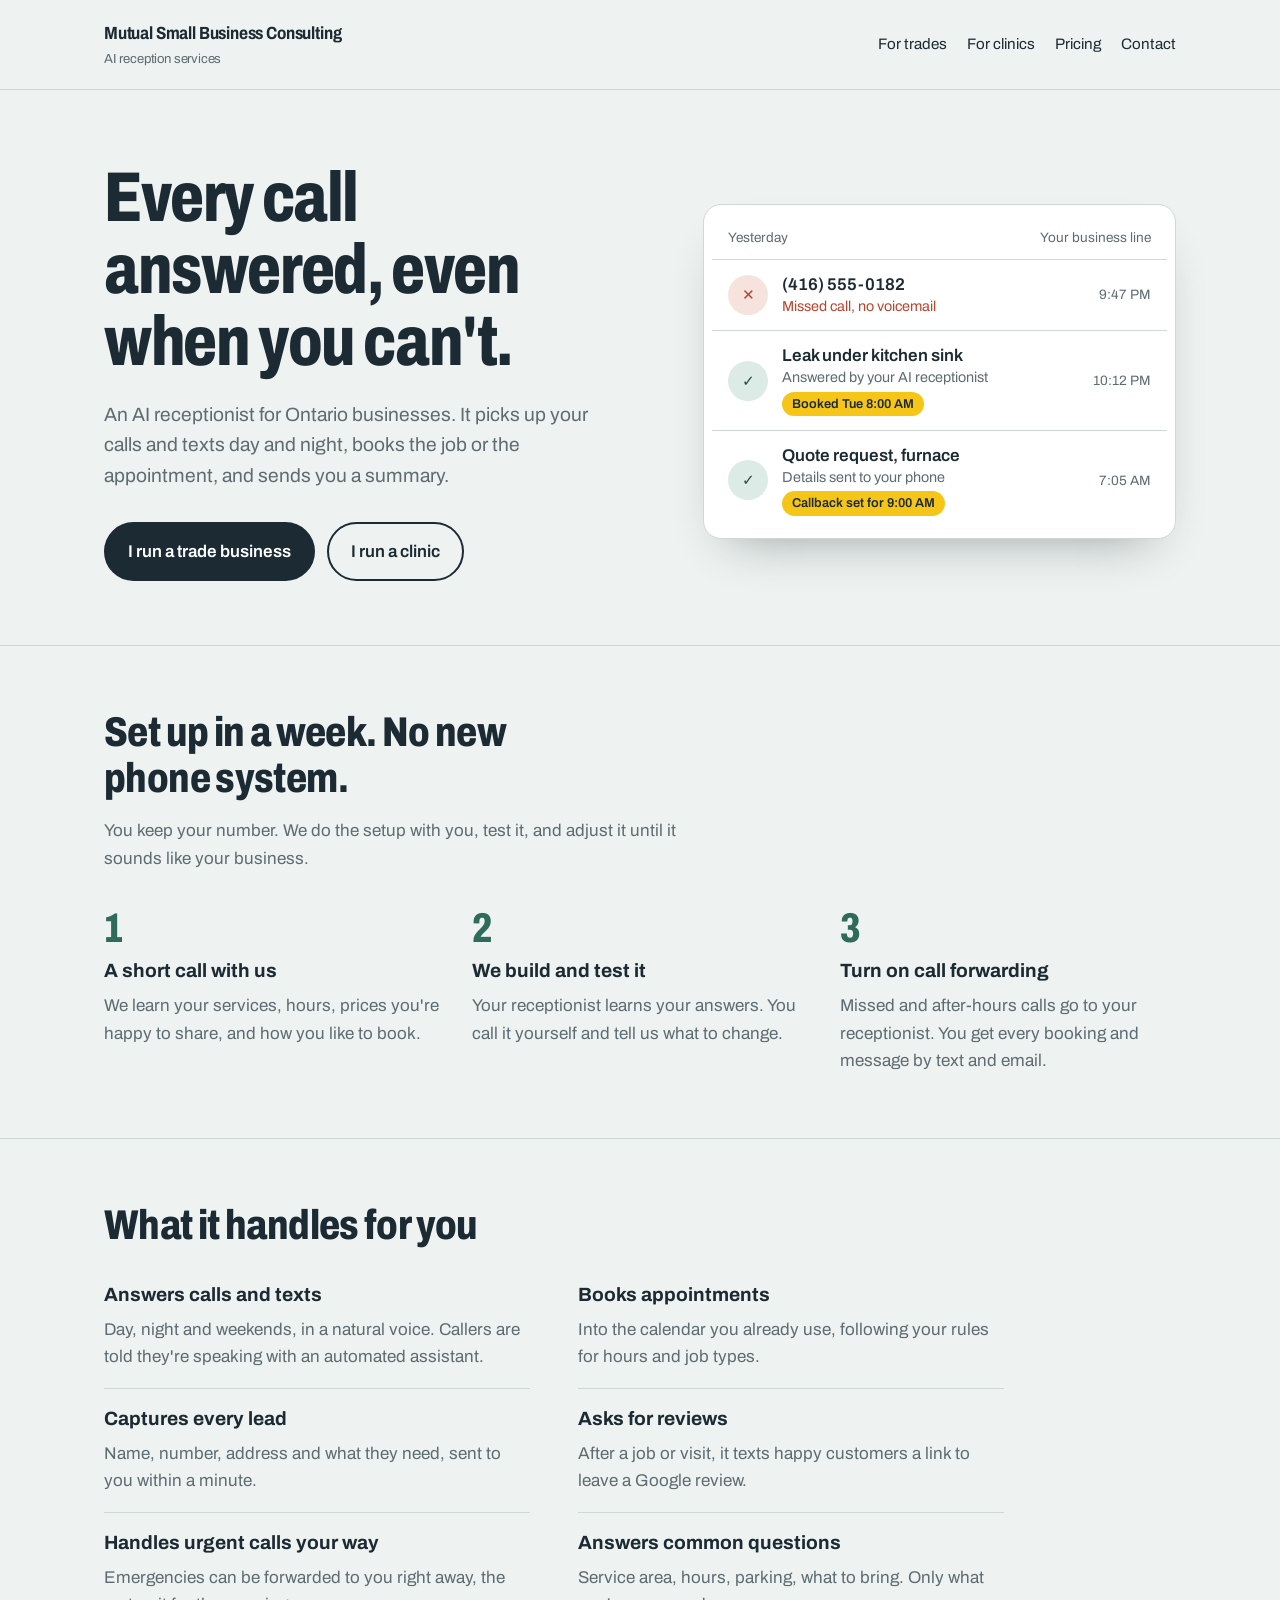
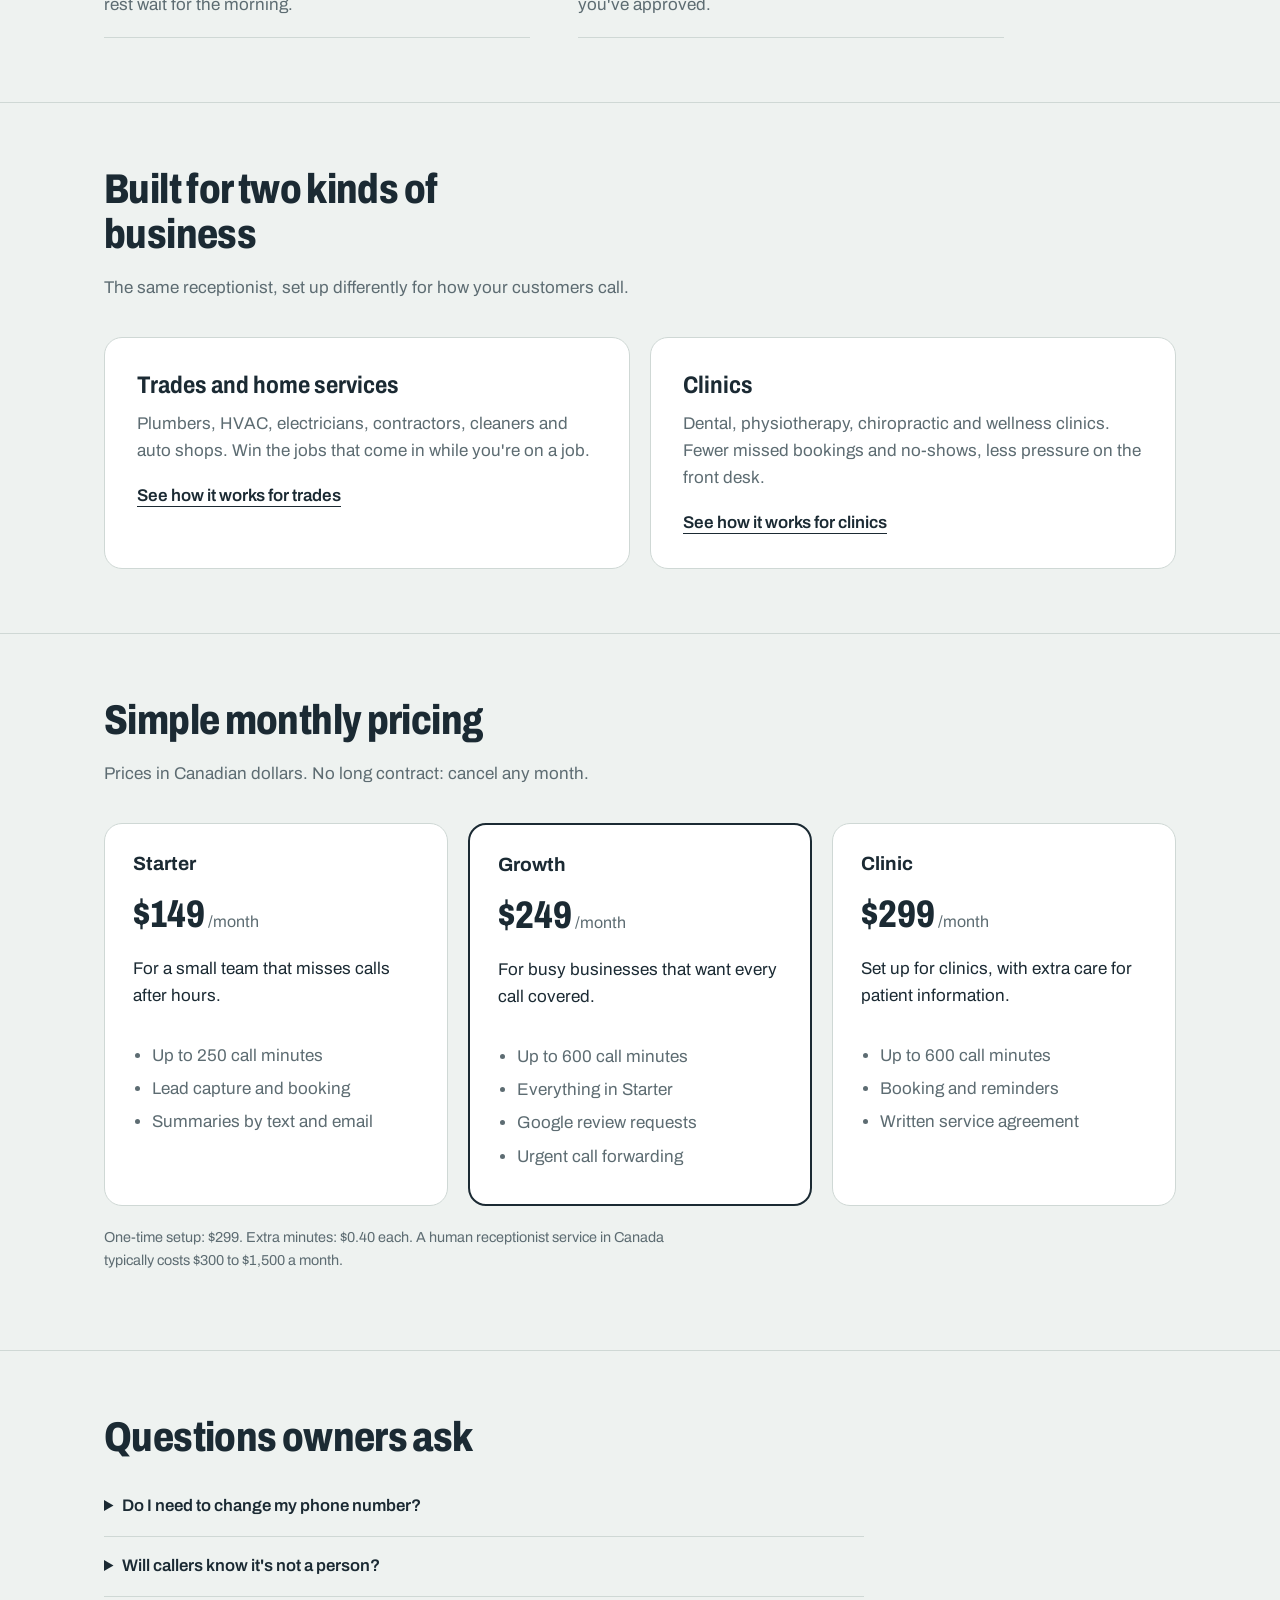
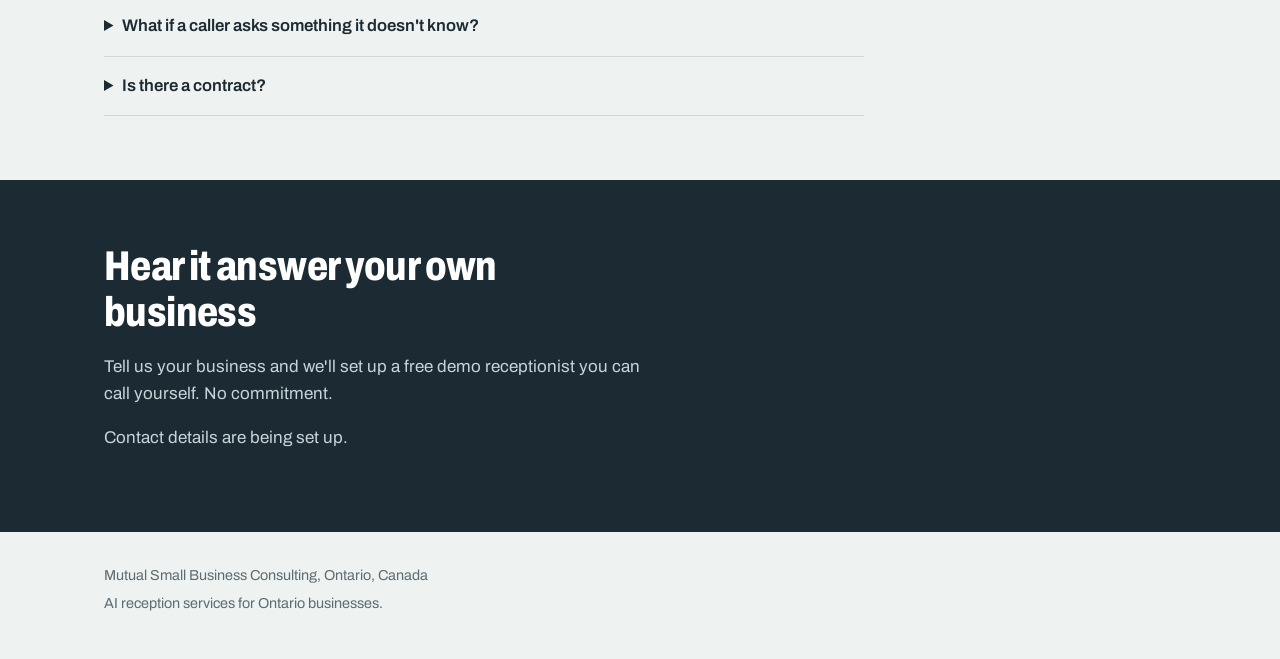
==== index.html @ e698d611 "Add AI reception website: home, trades and clinics pages Co-Authored-By: Claude Opus 5.5 <noreply@an" ====
<!doctype html>
<html lang="en">
<head>
  <meta charset="utf-8">
  <meta name="viewport" content="width=device-width, initial-scale=1">
  <title>AI Reception for Ontario Businesses | Mutual Small Business Consulting</title>
  <meta name="description" content="An AI receptionist that answers your calls and texts, books appointments, and asks happy customers for reviews. For Ontario trades and clinics.">
  <link rel="preconnect" href="https://fonts.googleapis.com">
  <link rel="preconnect" href="https://fonts.gstatic.com" crossorigin>
  <link href="https://fonts.googleapis.com/css2?family=Archivo:wdth,wght@62..125,400..800&display=swap" rel="stylesheet">
  <link rel="stylesheet" href="styles.css">
  <script src="config.js" defer></script>
</head>
<body>
  <header class="site-header">
    <div class="wrap">
      <a class="brand" href="index.html">Mutual Small Business Consulting<small>AI reception services</small></a>
      <nav class="nav" aria-label="Main">
        <a href="trades.html">For trades</a>
        <a href="clinics.html">For clinics</a>
        <a href="#pricing">Pricing</a>
        <a href="#contact">Contact</a>
      </nav>
    </div>
  </header>

  <main>
    <section class="hero" aria-labelledby="hero-title">
      <div class="wrap">
        <div>
          <h1 id="hero-title">Every call answered, even when you can't.</h1>
          <p class="lede">An AI receptionist for Ontario businesses. It picks up your calls and texts day and night, books the job or the appointment, and sends you a summary.</p>
          <div class="actions">
            <a class="btn" href="trades.html">I run a trade business</a>
            <a class="btn secondary" href="clinics.html">I run a clinic</a>
          </div>
        </div>

        <div class="calllog" role="img" aria-label="Example call log: one missed call at 9:47 PM, then calls answered by the AI receptionist and booked into the calendar.">
          <div class="calllog-head"><span>Yesterday</span><span>Your business line</span></div>
          <div class="call missed">
            <div class="call-icon" aria-hidden="true">✕</div>
            <div><div class="call-who">(416) 555-0182</div><div class="call-what">Missed call, no voicemail</div></div>
            <div class="call-time">9:47 PM</div>
          </div>
          <div class="call answered">
            <div class="call-icon" aria-hidden="true">✓</div>
            <div><div class="call-who">Leak under kitchen sink</div><div class="call-what">Answered by your AI receptionist</div><span class="booked">Booked Tue 8:00 AM</span></div>
            <div class="call-time">10:12 PM</div>
          </div>
          <div class="call answered">
            <div class="call-icon" aria-hidden="true">✓</div>
            <div><div class="call-who">Quote request, furnace</div><div class="call-what">Details sent to your phone</div><span class="booked">Callback set for 9:00 AM</span></div>
            <div class="call-time">7:05 AM</div>
          </div>
        </div>
      </div>
    </section>

    <section aria-labelledby="how-title">
      <div class="wrap">
        <h2 id="how-title">Set up in a week. No new phone system.</h2>
        <p class="intro">You keep your number. We do the setup with you, test it, and adjust it until it sounds like your business.</p>
        <ol class="steps">
          <li><h3>A short call with us</h3><p>We learn your services, hours, prices you're happy to share, and how you like to book.</p></li>
          <li><h3>We build and test it</h3><p>Your receptionist learns your answers. You call it yourself and tell us what to change.</p></li>
          <li><h3>Turn on call forwarding</h3><p>Missed and after-hours calls go to your receptionist. You get every booking and message by text and email.</p></li>
        </ol>
      </div>
    </section>

    <section aria-labelledby="handles-title">
      <div class="wrap">
        <h2 id="handles-title">What it handles for you</h2>
        <div class="handles">
          <div><h3>Answers calls and texts</h3><p>Day, night and weekends, in a natural voice. Callers are told they're speaking with an automated assistant.</p></div>
          <div><h3>Books appointments</h3><p>Into the calendar you already use, following your rules for hours and job types.</p></div>
          <div><h3>Captures every lead</h3><p>Name, number, address and what they need, sent to you within a minute.</p></div>
          <div><h3>Asks for reviews</h3><p>After a job or visit, it texts happy customers a link to leave a Google review.</p></div>
          <div><h3>Handles urgent calls your way</h3><p>Emergencies can be forwarded to you right away, the rest wait for the morning.</p></div>
          <div><h3>Answers common questions</h3><p>Service area, hours, parking, what to bring. Only what you've approved.</p></div>
        </div>
      </div>
    </section>

    <section aria-labelledby="who-title">
      <div class="wrap">
        <h2 id="who-title">Built for two kinds of business</h2>
        <p class="intro">The same receptionist, set up differently for how your customers call.</p>
        <div class="doors">
          <a class="door" href="trades.html">
            <h3>Trades and home services</h3>
            <p>Plumbers, HVAC, electricians, contractors, cleaners and auto shops. Win the jobs that come in while you're on a job.</p>
            <span>See how it works for trades</span>
          </a>
          <a class="door" href="clinics.html">
            <h3>Clinics</h3>
            <p>Dental, physiotherapy, chiropractic and wellness clinics. Fewer missed bookings and no-shows, less pressure on the front desk.</p>
            <span>See how it works for clinics</span>
          </a>
        </div>
      </div>
    </section>

    <section id="pricing" aria-labelledby="pricing-title">
      <div class="wrap">
        <h2 id="pricing-title">Simple monthly pricing</h2>
        <p class="intro">Prices in Canadian dollars. No long contract: cancel any month.</p>
        <div class="plans">
          <div class="plan">
            <h3>Starter</h3>
            <div class="price">$149<small> /month</small></div>
            <p>For a small team that misses calls after hours.</p>
            <ul><li>Up to 250 call minutes</li><li>Lead capture and booking</li><li>Summaries by text and email</li></ul>
          </div>
          <div class="plan featured">
            <h3>Growth</h3>
            <div class="price">$249<small> /month</small></div>
            <p>For busy businesses that want every call covered.</p>
            <ul><li>Up to 600 call minutes</li><li>Everything in Starter</li><li>Google review requests</li><li>Urgent call forwarding</li></ul>
          </div>
          <div class="plan">
            <h3>Clinic</h3>
            <div class="price">$299<small> /month</small></div>
            <p>Set up for clinics, with extra care for patient information.</p>
            <ul><li>Up to 600 call minutes</li><li>Booking and reminders</li><li>Written service agreement</li></ul>
          </div>
        </div>
        <p class="fine">One-time setup: $299. Extra minutes: $0.40 each. A human receptionist service in Canada typically costs $300 to $1,500 a month.</p>
      </div>
    </section>

    <section aria-labelledby="faq-title">
      <div class="wrap">
        <h2 id="faq-title">Questions owners ask</h2>
        <details><summary>Do I need to change my phone number?</summary><p>No. You keep your number and forward missed or after-hours calls to your receptionist. You can switch it off any time.</p></details>
        <details><summary>Will callers know it's not a person?</summary><p>Yes. It tells callers it's an automated assistant. Most people just want their problem booked quickly, and it does that.</p></details>
        <details><summary>What if a caller asks something it doesn't know?</summary><p>It takes their details and tells them you'll call back. It only shares answers you've approved.</p></details>
        <details><summary>Is there a contract?</summary><p>Month to month. Cancel any month with no penalty.</p></details>
      </div>
    </section>

    <section class="contact" id="contact" aria-labelledby="contact-title">
      <div class="wrap">
        <h2 id="contact-title">Hear it answer your own business</h2>
        <p>Tell us your business and we'll set up a free demo receptionist you can call yourself. No commitment.</p>
        <div data-contact></div>
      </div>
    </section>
  </main>

  <footer class="site-footer">
    <div class="wrap">
      <p>Mutual Small Business Consulting, Ontario, Canada</p>
      <p>AI reception services for Ontario businesses.</p>
    </div>
  </footer>
</body>
</html>
---- styles.css ----
:root {
  --paper: #eef2f0;
  --card: #ffffff;
  --ink: #1b2a33;
  --muted: #5d6c72;
  --spruce: #2f6b5a;
  --spruce-dark: #234f43;
  --signal: #f5c518;
  --line: #cfd8d5;
  --miss: #b8452f;
  --radius-lg: 18px;
  --radius-sm: 8px;
  --max: 1120px;
}

* { box-sizing: border-box; }

html { -webkit-text-size-adjust: 100%; }

body {
  margin: 0;
  background: var(--paper);
  color: var(--ink);
  font-family: "Archivo", system-ui, sans-serif;
  font-size: 1.0625rem;
  line-height: 1.6;
}

a { color: var(--spruce-dark); }

a:focus-visible,
button:focus-visible,
summary:focus-visible {
  outline: 3px solid var(--signal);
  outline-offset: 3px;
  border-radius: 4px;
}

.wrap {
  max-width: var(--max);
  margin: 0 auto;
  padding: 0 24px;
}

/* Header */
.site-header {
  padding: 20px 0;
  border-bottom: 1px solid var(--line);
}
.site-header .wrap {
  display: flex;
  align-items: center;
  justify-content: space-between;
  gap: 16px;
  flex-wrap: wrap;
}
.brand {
  font-weight: 700;
  font-stretch: 85%;
  font-size: 1.1rem;
  color: var(--ink);
  text-decoration: none;
  letter-spacing: -0.01em;
}
.brand small {
  display: block;
  font-weight: 400;
  font-stretch: 100%;
  font-size: 0.82rem;
  color: var(--muted);
}
.nav { display: flex; gap: 20px; flex-wrap: wrap; }
.nav a {
  color: var(--ink);
  text-decoration: none;
  font-size: 0.95rem;
}
.nav a[aria-current="page"] { text-decoration: underline; text-underline-offset: 6px; text-decoration-thickness: 2px; }

/* Buttons */
.btn {
  display: inline-block;
  background: var(--ink);
  color: #fff;
  text-decoration: none;
  font-weight: 600;
  padding: 14px 22px;
  border-radius: 999px;
  border: 2px solid var(--ink);
}
.btn:hover { background: var(--spruce-dark); border-color: var(--spruce-dark); }
.btn.secondary { background: transparent; color: var(--ink); }
.btn.secondary:hover { background: var(--card); }

/* Hero */
.hero { padding: 72px 0 64px; }
.hero .wrap {
  display: grid;
  grid-template-columns: 1.15fr 1fr;
  gap: 56px;
  align-items: center;
}
.hero h1 {
  font-size: clamp(2.4rem, 5.6vw, 4.4rem);
  line-height: 1.02;
  font-weight: 800;
  font-stretch: 75%;
  letter-spacing: -0.02em;
  margin: 0 0 22px;
  max-width: 14ch;
}
.hero p.lede {
  font-size: 1.2rem;
  color: var(--muted);
  max-width: 46ch;
  margin: 0 0 30px;
}
.hero .actions { display: flex; gap: 12px; flex-wrap: wrap; }

/* Call log: the signature element */
.calllog {
  background: var(--card);
  border-radius: var(--radius-lg);
  border: 1px solid var(--line);
  padding: 8px;
  box-shadow: 0 24px 48px -28px rgba(27, 42, 51, 0.45);
}
.calllog-head {
  display: flex;
  justify-content: space-between;
  padding: 14px 16px 10px;
  font-size: 0.85rem;
  color: var(--muted);
}
.call {
  display: grid;
  grid-template-columns: 40px 1fr auto;
  gap: 14px;
  align-items: center;
  padding: 14px 16px;
  border-top: 1px solid var(--line);
}
.call-icon {
  width: 40px; height: 40px;
  border-radius: 50%;
  display: grid; place-items: center;
  font-weight: 700;
  font-size: 0.95rem;
}
.call.missed .call-icon { background: #f6e3de; color: var(--miss); }
.call.answered .call-icon { background: #dcebe5; color: var(--spruce-dark); }
.call-who { font-weight: 600; line-height: 1.3; }
.call-what { font-size: 0.9rem; color: var(--muted); line-height: 1.4; }
.call-time { font-size: 0.85rem; color: var(--muted); white-space: nowrap; }
.call.missed .call-what { color: var(--miss); }
.booked {
  display: inline-block;
  margin-top: 4px;
  background: var(--signal);
  color: var(--ink);
  font-size: 0.8rem;
  font-weight: 600;
  padding: 2px 10px;
  border-radius: 999px;
}

.calllog .call.answered { animation: settle 0.6s ease-out both; }
.calllog .call.answered:nth-of-type(3) { animation-delay: 0.5s; }
.calllog .call.answered:nth-of-type(4) { animation-delay: 1s; }
@keyframes settle {
  from { opacity: 0; transform: translateY(6px); }
  to { opacity: 1; transform: none; }
}
@media (prefers-reduced-motion: reduce) {
  .calllog .call.answered { animation: none; }
}

/* Sections */
section { padding: 64px 0; }
section + section { border-top: 1px solid var(--line); }
h2 {
  font-size: clamp(1.8rem, 3.4vw, 2.6rem);
  line-height: 1.1;
  font-weight: 800;
  font-stretch: 80%;
  letter-spacing: -0.015em;
  margin: 0 0 16px;
  max-width: 22ch;
}
h3 { font-size: 1.2rem; line-height: 1.3; margin: 0 0 8px; }
.intro { color: var(--muted); max-width: 60ch; margin: 0 0 36px; }

.steps {
  list-style: none;
  padding: 0; margin: 0;
  display: grid;
  grid-template-columns: repeat(3, 1fr);
  gap: 32px;
  counter-reset: step;
}
.steps li { counter-increment: step; }
.steps li::before {
  content: counter(step);
  display: block;
  font-size: 2.6rem;
  font-weight: 800;
  font-stretch: 75%;
  color: var(--spruce);
  line-height: 1;
  margin-bottom: 10px;
}
.steps p { margin: 0; color: var(--muted); }

.handles {
  display: grid;
  grid-template-columns: repeat(2, 1fr);
  gap: 0 48px;
  max-width: 900px;
}
.handles div { padding: 18px 0; border-bottom: 1px solid var(--line); }
.handles p { margin: 0; color: var(--muted); }

/* Doors to the two audiences */
.doors {
  display: grid;
  grid-template-columns: 1fr 1fr;
  gap: 20px;
}
.door {
  display: block;
  text-decoration: none;
  color: var(--ink);
  background: var(--card);
  border: 1px solid var(--line);
  border-radius: var(--radius-lg);
  padding: 32px;
}
.door:hover { border-color: var(--ink); }
.door h3 { font-size: 1.5rem; font-stretch: 85%; }
.door p { color: var(--muted); margin: 0 0 18px; }
.door span { font-weight: 600; text-decoration: underline; text-underline-offset: 5px; }

/* Pricing */
.plans {
  display: grid;
  grid-template-columns: repeat(3, 1fr);
  gap: 20px;
  align-items: stretch;
}
.plan {
  background: var(--card);
  border: 1px solid var(--line);
  border-radius: var(--radius-lg);
  padding: 28px;
  display: flex;
  flex-direction: column;
}
.plan.featured { border: 2px solid var(--ink); }
.plan .price {
  font-size: 2.4rem;
  font-weight: 800;
  font-stretch: 75%;
  line-height: 1;
  margin: 10px 0 4px;
}
.plan .price small { font-size: 1rem; font-weight: 400; font-stretch: 100%; color: var(--muted); }
.plan ul { padding-left: 1.1em; margin: 16px 0 0; color: var(--muted); }
.plan li { margin-bottom: 6px; }
.fine { font-size: 0.9rem; color: var(--muted); margin-top: 20px; max-width: 70ch; }

/* FAQ */
details {
  border-bottom: 1px solid var(--line);
  padding: 16px 0;
  max-width: 760px;
}
summary { cursor: pointer; font-weight: 600; font-size: 1.05rem; }
details p { color: var(--muted); margin: 10px 0 0; }

/* Contact */
.contact { background: var(--ink); color: #fff; border-top: none; }
.contact h2 { color: #fff; }
.contact p { color: #c9d4d8; max-width: 56ch; }
.contact .btn { background: var(--signal); color: var(--ink); border-color: var(--signal); }
.contact .btn:hover { background: #fff; border-color: #fff; }
.contact a:not(.btn) { color: #fff; }

/* Footer */
.site-footer { padding: 28px 0 40px; font-size: 0.9rem; color: var(--muted); }
.site-footer p { margin: 4px 0; }

@media (max-width: 860px) {
  .hero { padding: 48px 0; }
  .hero .wrap, .doors, .plans { grid-template-columns: 1fr; }
  .steps { grid-template-columns: 1fr; gap: 24px; }
  .handles { grid-template-columns: 1fr; }
  section { padding: 48px 0; }
}
@media (max-width: 420px) {
  .wrap { padding: 0 16px; }
  .call { grid-template-columns: 36px 1fr; }
  .call-time { grid-column: 2; }
}
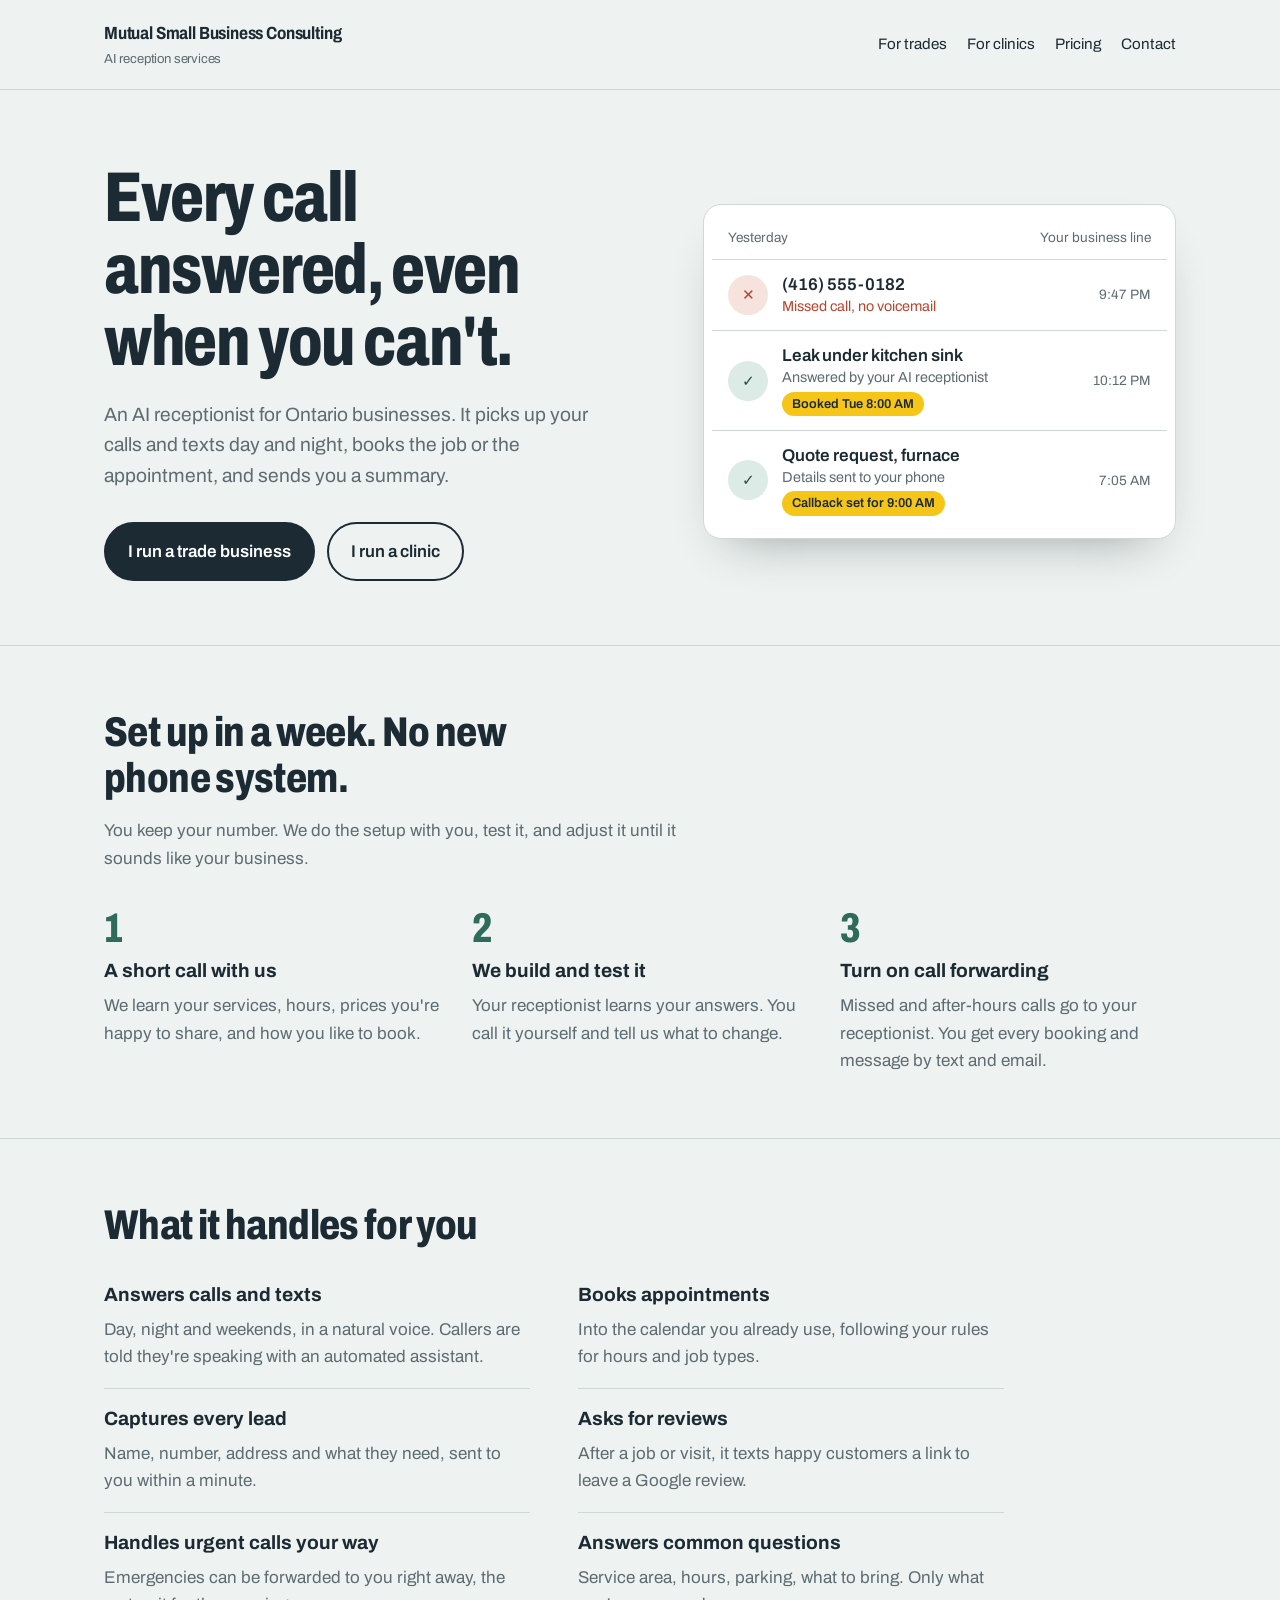
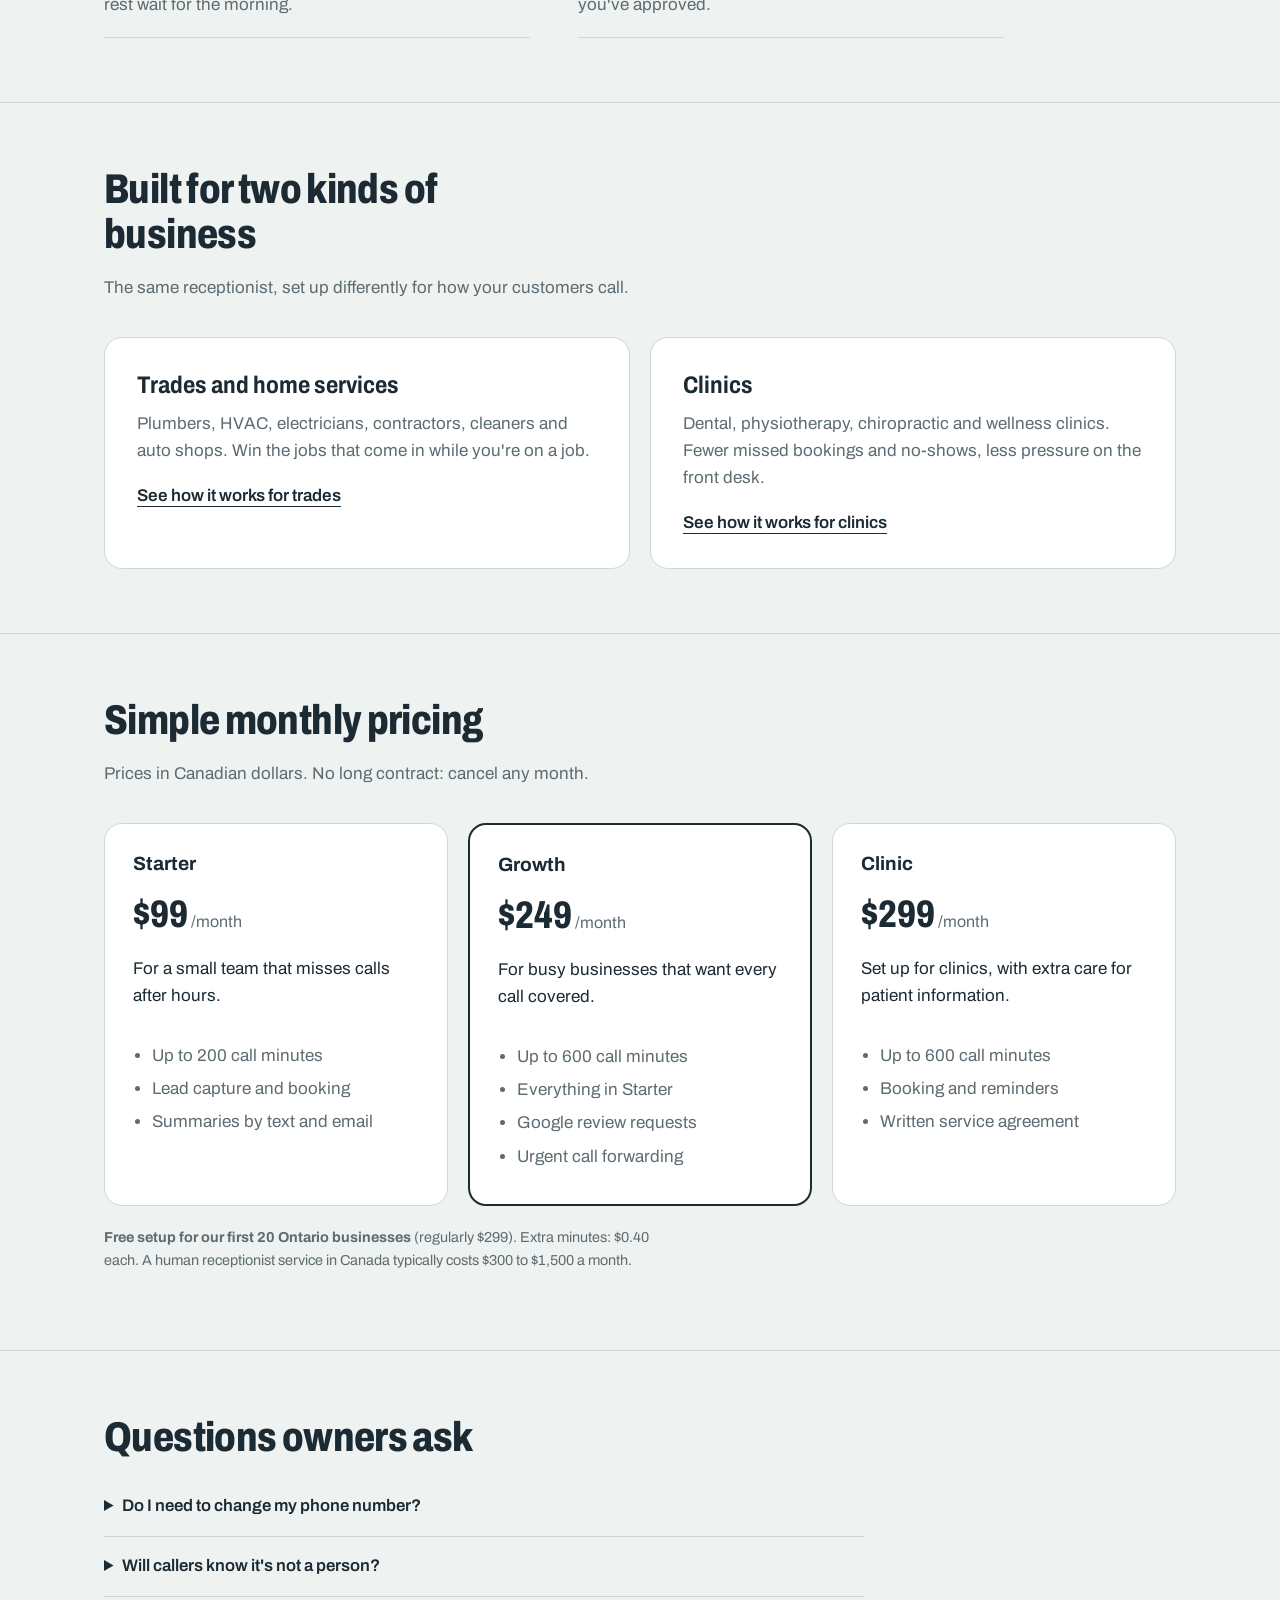
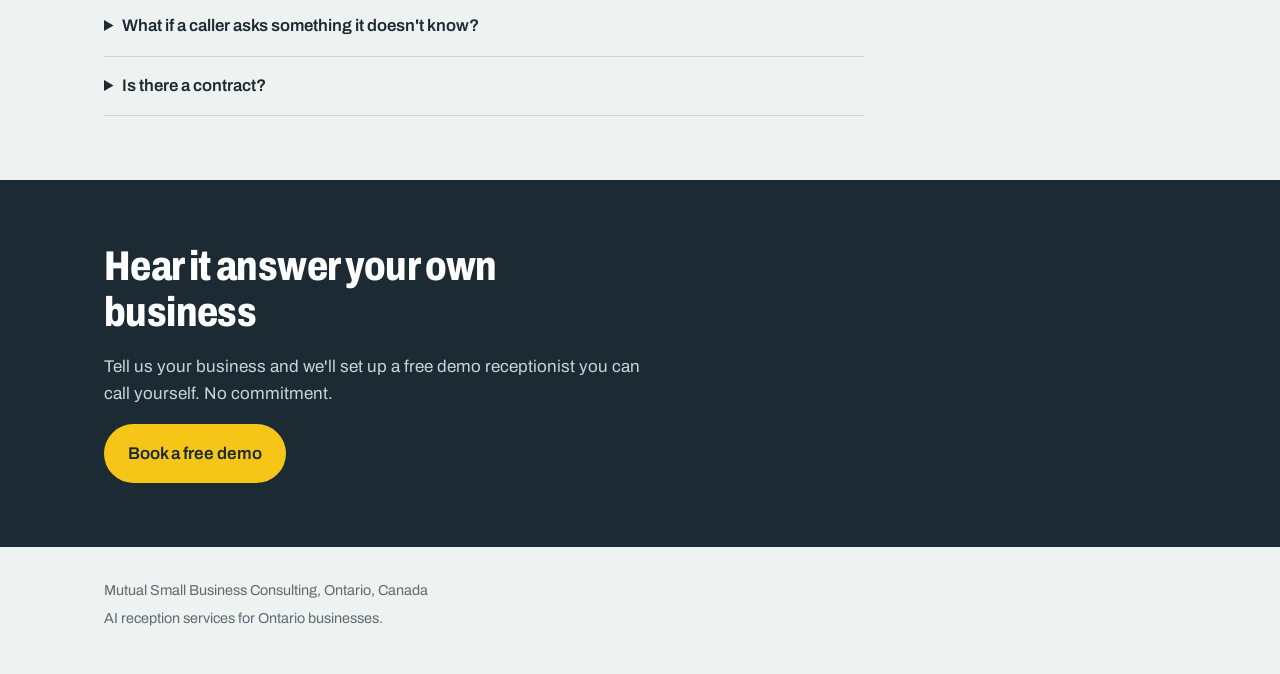
==== commit 98d428f8: "New pricing: Starter $99/200 min, free setup for first 20 businesses Co-Authored-By: Claude Opus 5.5" ====
--- a/index.html
+++ b/index.html
@@ -109,9 +109,9 @@
         <div class="plans">
           <div class="plan">
             <h3>Starter</h3>
-            <div class="price">$149<small> /month</small></div>
+            <div class="price">$99<small> /month</small></div>
             <p>For a small team that misses calls after hours.</p>
-            <ul><li>Up to 250 call minutes</li><li>Lead capture and booking</li><li>Summaries by text and email</li></ul>
+            <ul><li>Up to 200 call minutes</li><li>Lead capture and booking</li><li>Summaries by text and email</li></ul>
           </div>
           <div class="plan featured">
             <h3>Growth</h3>
@@ -126,7 +126,7 @@
             <ul><li>Up to 600 call minutes</li><li>Booking and reminders</li><li>Written service agreement</li></ul>
           </div>
         </div>
-        <p class="fine">One-time setup: $299. Extra minutes: $0.40 each. A human receptionist service in Canada typically costs $300 to $1,500 a month.</p>
+        <p class="fine"><strong>Free setup for our first 20 Ontario businesses</strong> (regularly $299). Extra minutes: $0.40 each. A human receptionist service in Canada typically costs $300 to $1,500 a month.</p>
       </div>
     </section>
 
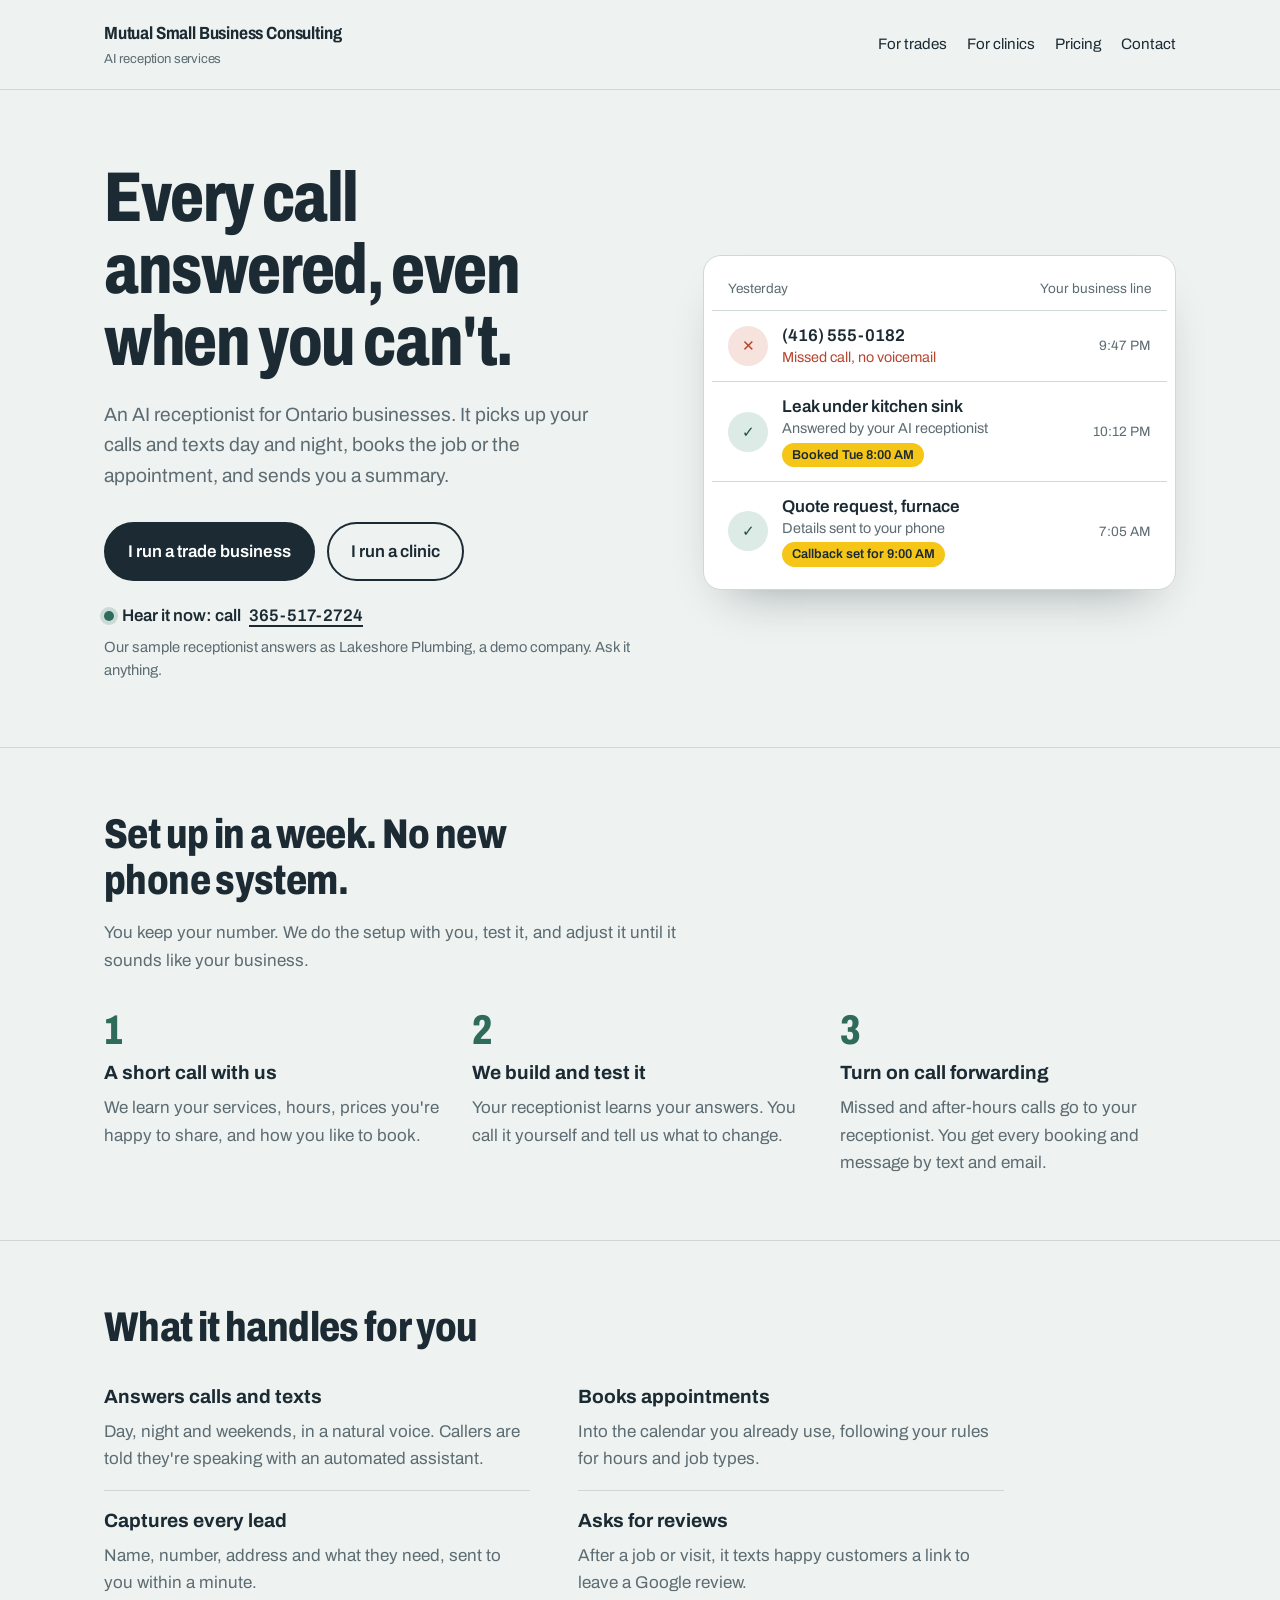
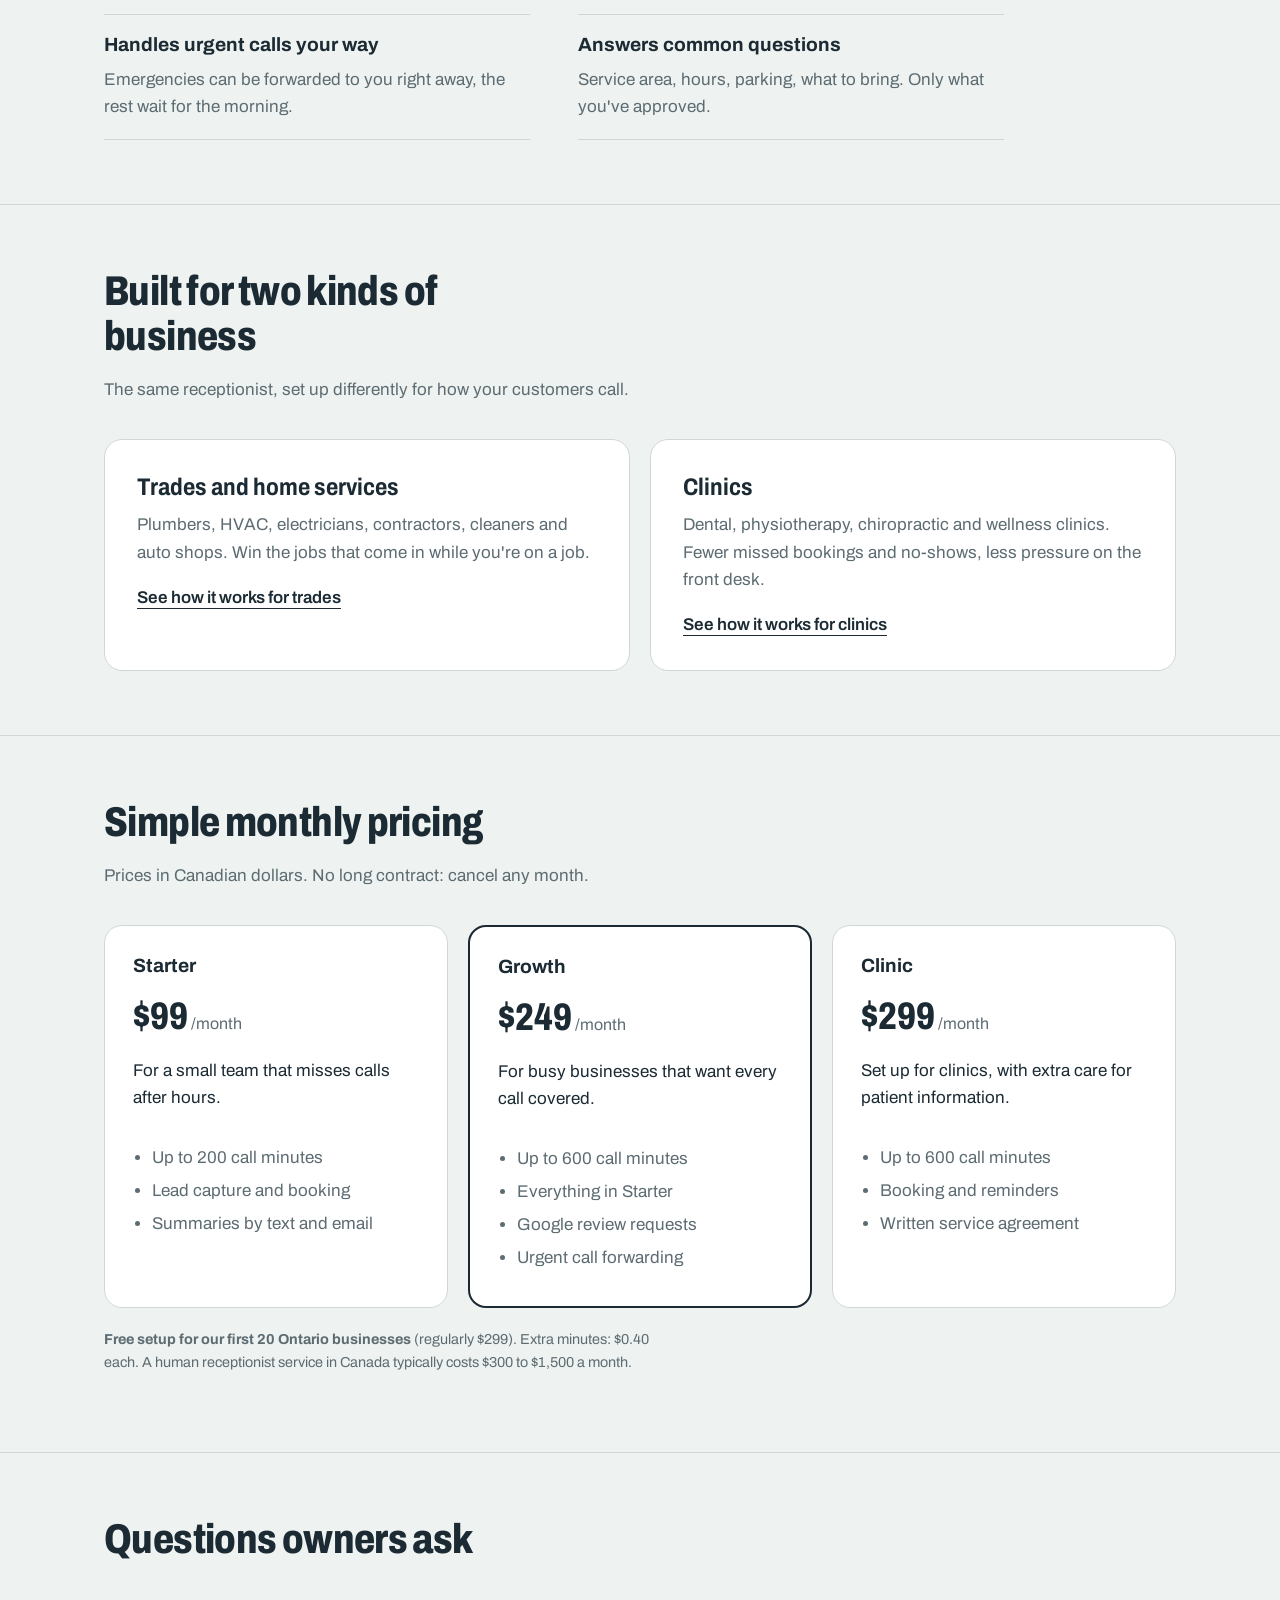
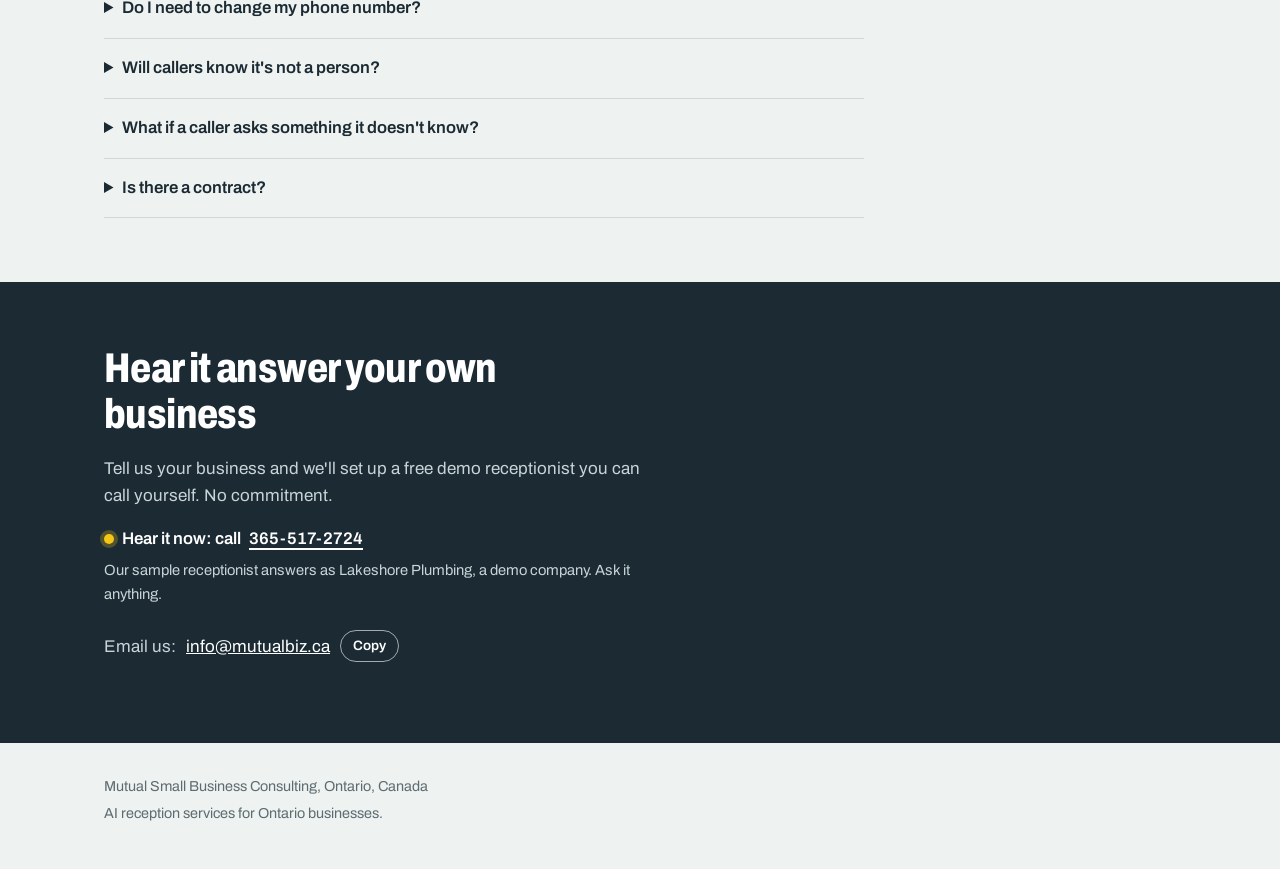
==== commit 3c912a36: "Add live demo line, demo request form (pending key), thanks page, email copy button Co-Authored-By: " ====
--- a/index.html
+++ b/index.html
@@ -34,6 +34,7 @@
             <a class="btn" href="trades.html">I run a trade business</a>
             <a class="btn secondary" href="clinics.html">I run a clinic</a>
           </div>
+          <div data-demo></div>
         </div>
 
         <div class="calllog" role="img" aria-label="Example call log: one missed call at 9:47 PM, then calls answered by the AI receptionist and booked into the calendar.">
--- a/styles.css
+++ b/styles.css
@@ -285,6 +285,27 @@
 .contact .btn:hover { background: #fff; border-color: #fff; }
 .contact a:not(.btn) { color: #fff; }
 
+/* Demo line and form */
+.demo-line { margin: 22px 0 0; font-weight: 600; font-size: 1.05rem; display: flex; flex-wrap: wrap; align-items: baseline; gap: 6px 8px; }
+.demo-line a { color: inherit; text-decoration-thickness: 2px; text-underline-offset: 4px; }
+.demo-dot { width: 10px; height: 10px; border-radius: 50%; background: var(--spruce); display: inline-block; box-shadow: 0 0 0 4px rgba(47,107,90,0.18); }
+.demo-note { flex-basis: 100%; font-weight: 400; font-size: 0.92rem; color: var(--muted); }
+.contact .demo-line { color: #fff; margin: 0 0 24px; }
+.contact .demo-dot { background: var(--signal); box-shadow: 0 0 0 4px rgba(245,197,24,0.25); }
+.contact .demo-note { color: #c9d4d8; }
+.demo-form { background: #fff; color: var(--ink); border-radius: var(--radius-lg); padding: 24px; display: grid; gap: 14px; max-width: 720px; margin: 8px 0 20px; }
+.demo-form label { display: grid; gap: 6px; font-weight: 600; font-size: 0.95rem; }
+.demo-form .opt { font-weight: 400; color: var(--muted); }
+.demo-form input, .demo-form select { font: inherit; font-weight: 400; color: var(--ink); background: #fff; border: 1px solid var(--line); border-radius: var(--radius-sm); padding: 11px 12px; width: 100%; }
+.demo-form input:focus, .demo-form select:focus { outline: 3px solid var(--signal); outline-offset: 1px; }
+.demo-form .btn { justify-self: start; cursor: pointer; font: inherit; font-weight: 600; }
+.contact .demo-form .fine { color: var(--muted); font-size: 0.85rem; margin: 0; }
+.field-row { display: grid; grid-template-columns: 1fr 1fr; gap: 14px; }
+.hp { position: absolute; left: -9999px; width: 1px; height: 1px; opacity: 0; }
+.mail-line { display: flex; align-items: center; gap: 10px; flex-wrap: wrap; }
+.copy { font: inherit; font-size: 0.85rem; font-weight: 600; cursor: pointer; background: transparent; color: #fff; border: 1px solid rgba(255,255,255,0.6); border-radius: 999px; padding: 4px 12px; }
+.copy:hover { background: rgba(255,255,255,0.12); }
+
 /* Footer */
 .site-footer { padding: 28px 0 40px; font-size: 0.9rem; color: var(--muted); }
 .site-footer p { margin: 4px 0; }
@@ -298,6 +319,7 @@
 }
 @media (max-width: 420px) {
   .wrap { padding: 0 16px; }
+  .field-row { grid-template-columns: 1fr; }
   .call { grid-template-columns: 36px 1fr; }
   .call-time { grid-column: 2; }
 }
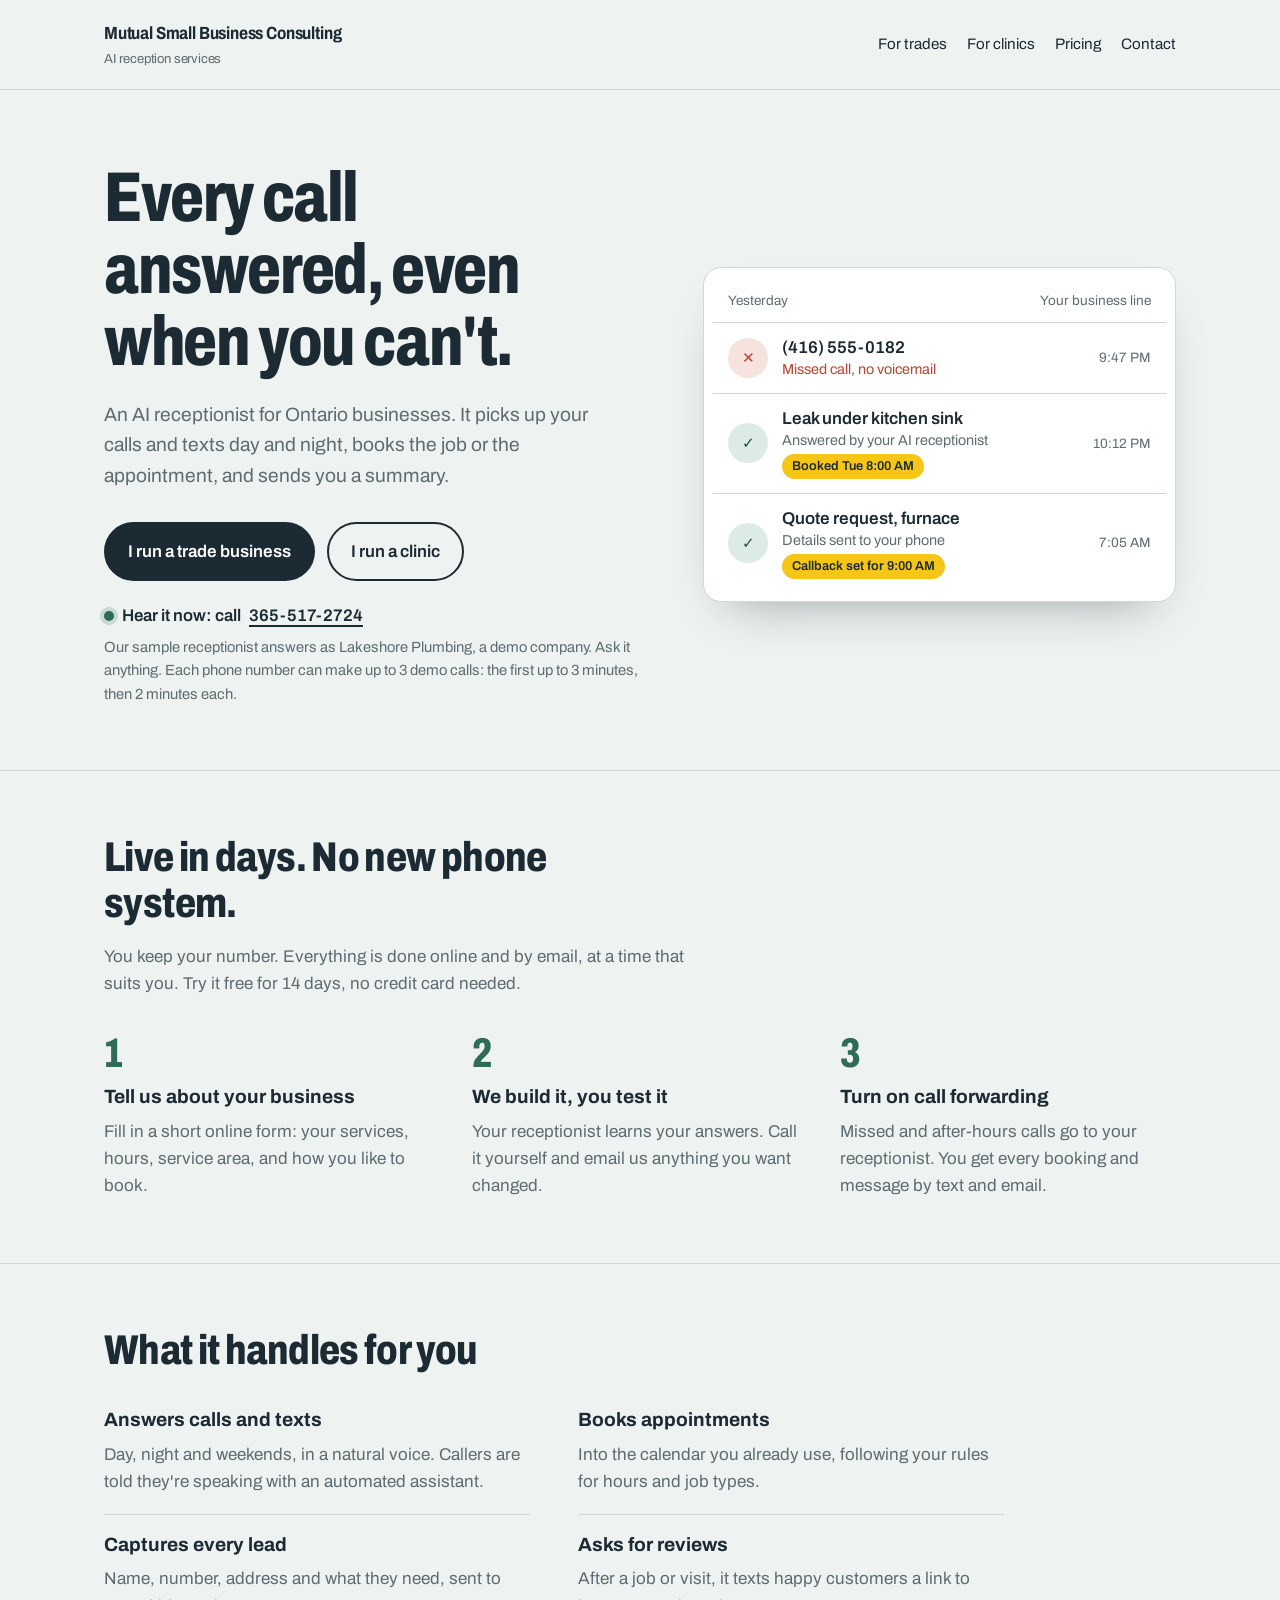
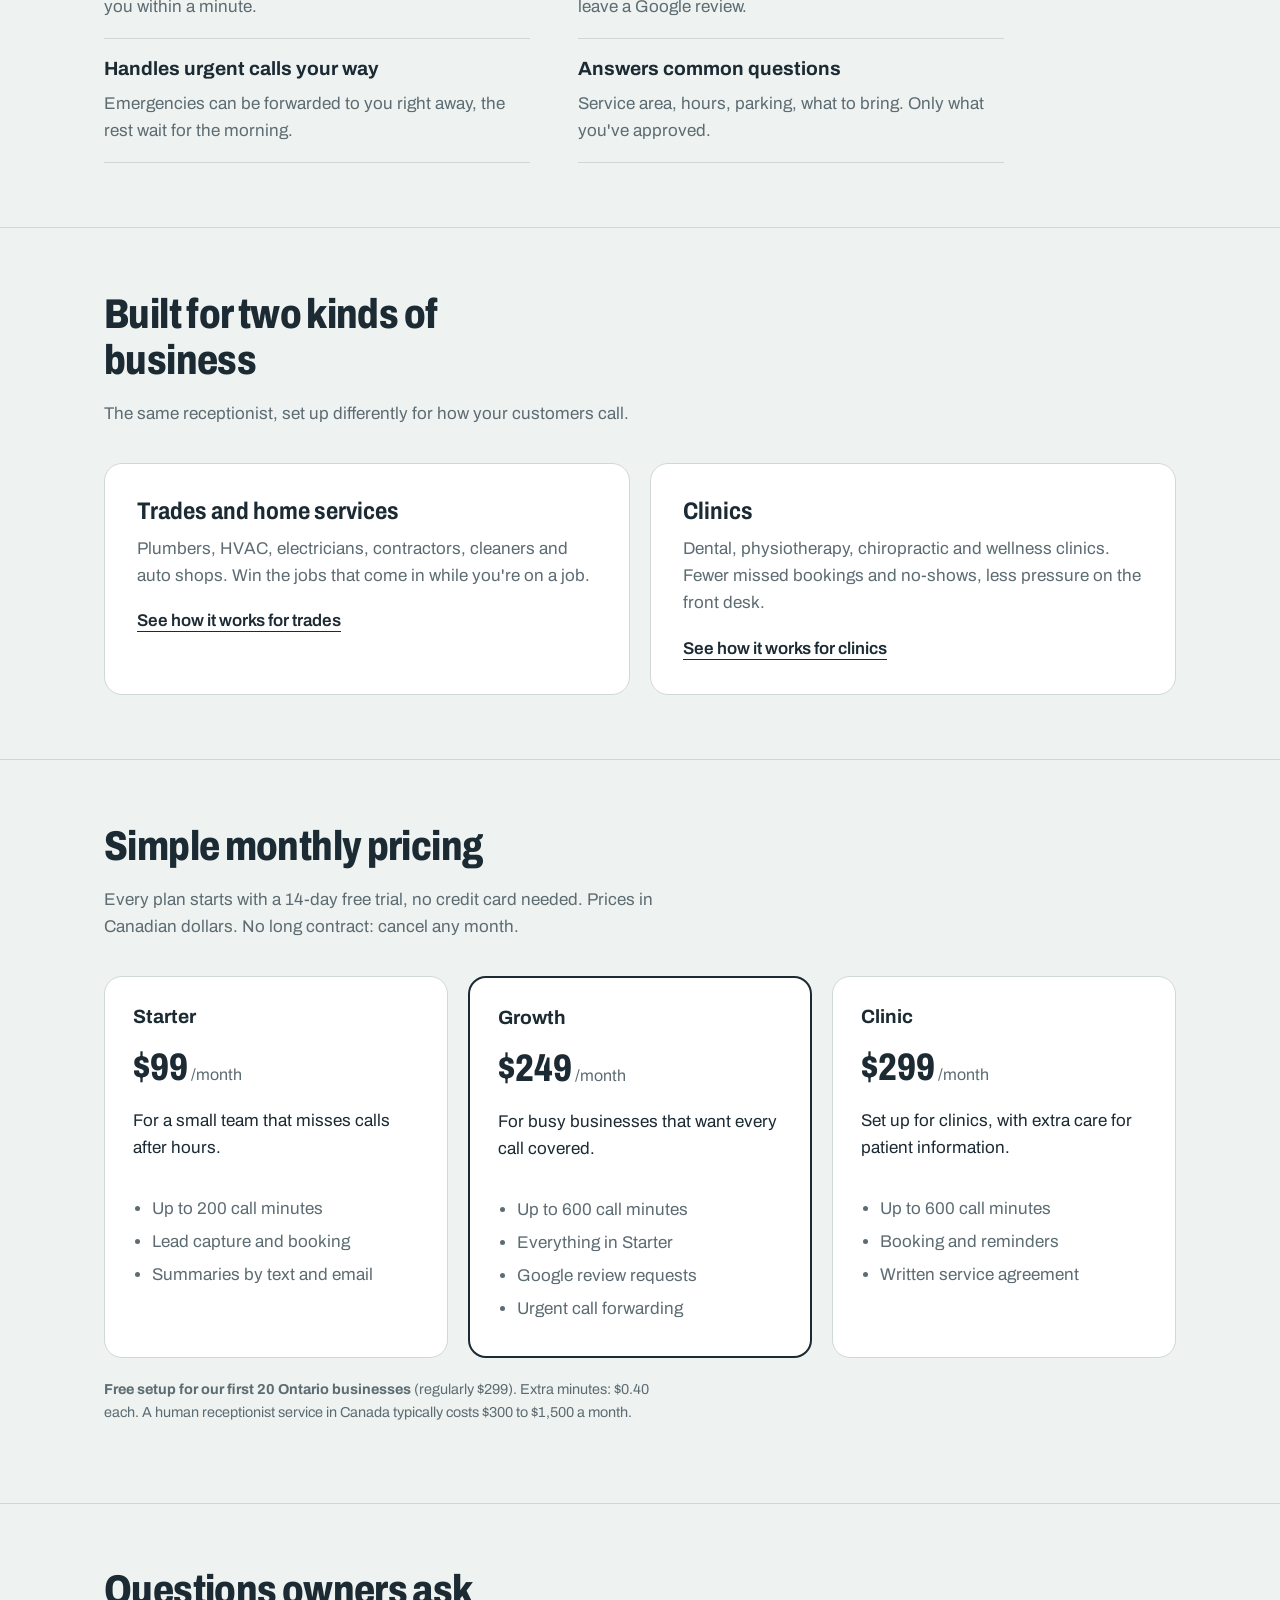
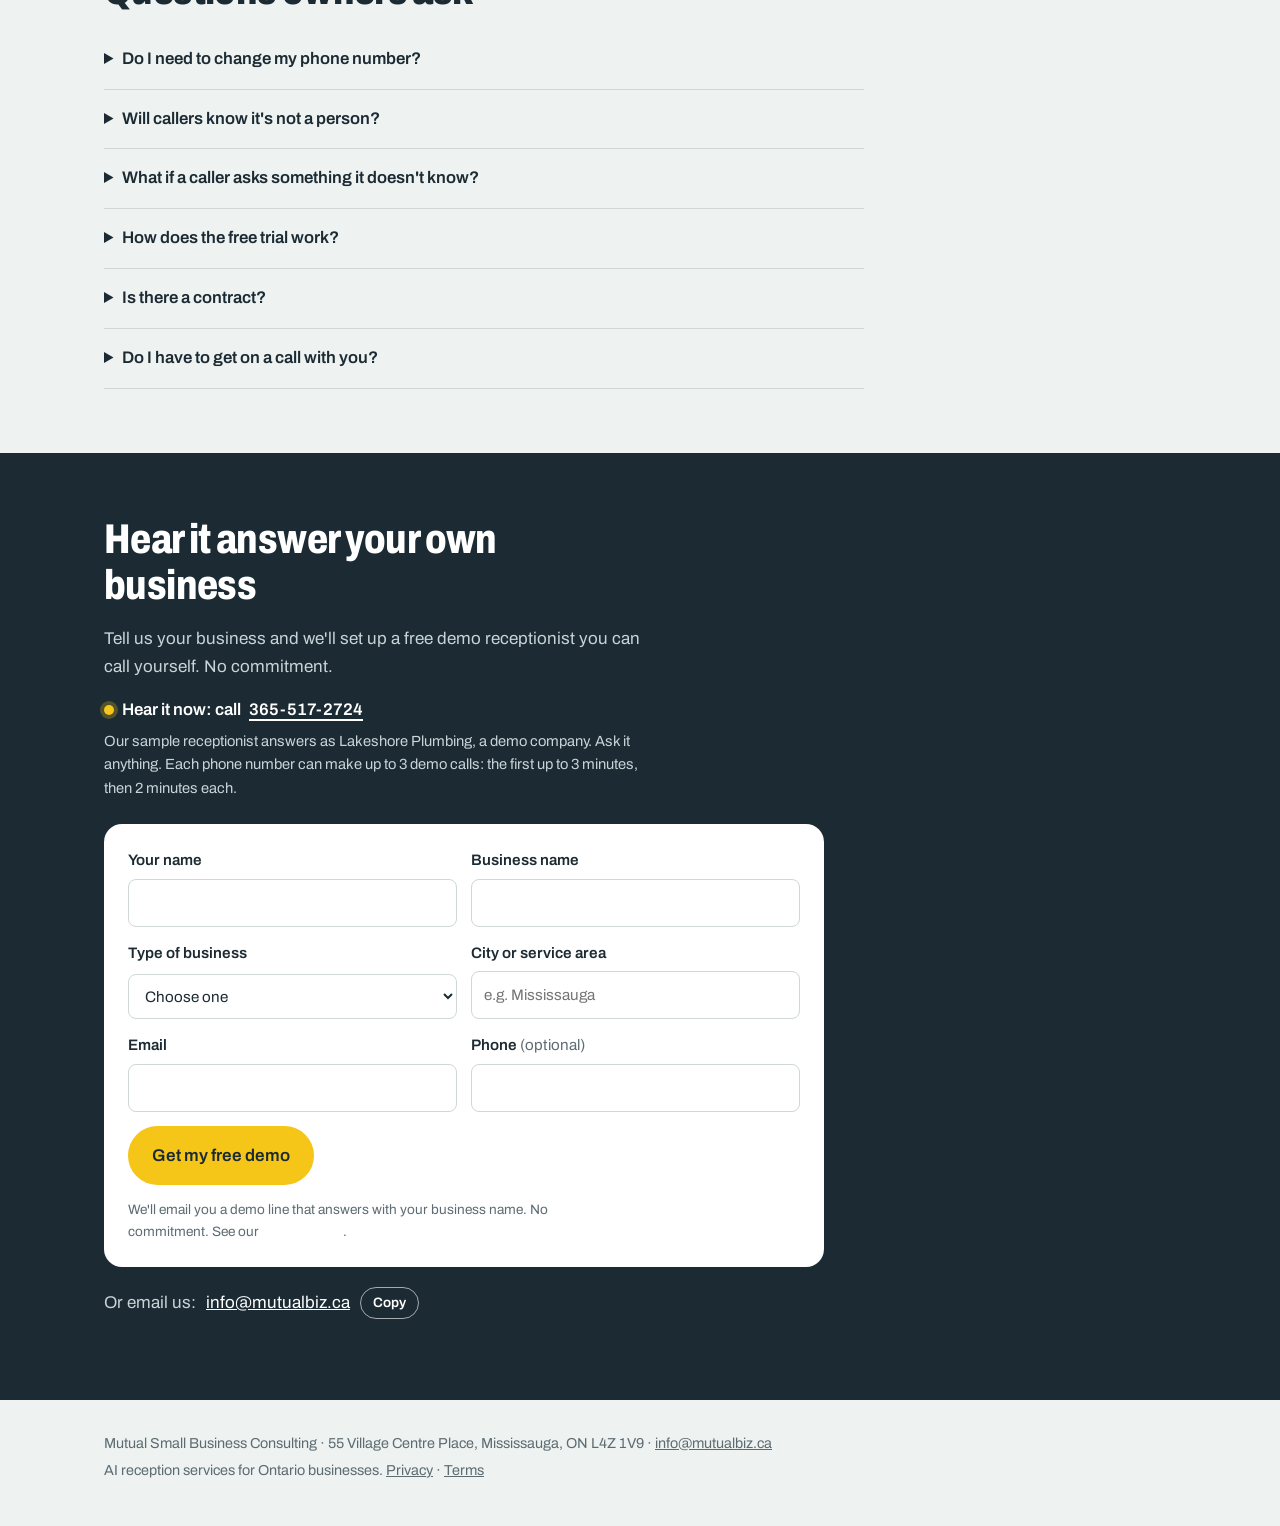
==== commit d584456f: "Add official address, 14-day free trial, email-only setup, privacy and terms pages Co-Authored-By: C" ====
--- a/index.html
+++ b/index.html
@@ -60,11 +60,11 @@
 
     <section aria-labelledby="how-title">
       <div class="wrap">
-        <h2 id="how-title">Set up in a week. No new phone system.</h2>
-        <p class="intro">You keep your number. We do the setup with you, test it, and adjust it until it sounds like your business.</p>
+        <h2 id="how-title">Live in days. No new phone system.</h2>
+        <p class="intro">You keep your number. Everything is done online and by email, at a time that suits you. Try it free for 14 days, no credit card needed.</p>
         <ol class="steps">
-          <li><h3>A short call with us</h3><p>We learn your services, hours, prices you're happy to share, and how you like to book.</p></li>
-          <li><h3>We build and test it</h3><p>Your receptionist learns your answers. You call it yourself and tell us what to change.</p></li>
+          <li><h3>Tell us about your business</h3><p>Fill in a short online form: your services, hours, service area, and how you like to book.</p></li>
+          <li><h3>We build it, you test it</h3><p>Your receptionist learns your answers. Call it yourself and email us anything you want changed.</p></li>
           <li><h3>Turn on call forwarding</h3><p>Missed and after-hours calls go to your receptionist. You get every booking and message by text and email.</p></li>
         </ol>
       </div>
@@ -106,7 +106,7 @@
     <section id="pricing" aria-labelledby="pricing-title">
       <div class="wrap">
         <h2 id="pricing-title">Simple monthly pricing</h2>
-        <p class="intro">Prices in Canadian dollars. No long contract: cancel any month.</p>
+        <p class="intro">Every plan starts with a 14-day free trial, no credit card needed. Prices in Canadian dollars. No long contract: cancel any month.</p>
         <div class="plans">
           <div class="plan">
             <h3>Starter</h3>
@@ -137,7 +137,9 @@
         <details><summary>Do I need to change my phone number?</summary><p>No. You keep your number and forward missed or after-hours calls to your receptionist. You can switch it off any time.</p></details>
         <details><summary>Will callers know it's not a person?</summary><p>Yes. It tells callers it's an automated assistant. Most people just want their problem booked quickly, and it does that.</p></details>
         <details><summary>What if a caller asks something it doesn't know?</summary><p>It takes their details and tells them you'll call back. It only shares answers you've approved.</p></details>
+        <details><summary>How does the free trial work?</summary><p>Your receptionist runs on your real calls for 14 days at no cost, and no credit card is needed to start. At the end we email you a summary of the calls it answered, and you decide whether to continue.</p></details>
         <details><summary>Is there a contract?</summary><p>Month to month. Cancel any month with no penalty.</p></details>
+        <details><summary>Do I have to get on a call with you?</summary><p>No. Setup, changes and support are all handled online and by email, so you can deal with it when it suits you.</p></details>
       </div>
     </section>
 
@@ -152,8 +154,8 @@
 
   <footer class="site-footer">
     <div class="wrap">
-      <p>Mutual Small Business Consulting, Ontario, Canada</p>
-      <p>AI reception services for Ontario businesses.</p>
+      <p>Mutual Small Business Consulting · 55 Village Centre Place, Mississauga, ON L4Z 1V9 · <a href="mailto:info@mutualbiz.ca">info@mutualbiz.ca</a></p>
+      <p>AI reception services for Ontario businesses. <a href="privacy.html">Privacy</a> · <a href="terms.html">Terms</a></p>
     </div>
   </footer>
 </body>
--- a/styles.css
+++ b/styles.css
@@ -323,3 +323,11 @@
   .call { grid-template-columns: 36px 1fr; }
   .call-time { grid-column: 2; }
 }
+
+/* Legal pages */
+.legal .wrap { max-width: 760px; }
+.legal h1 { margin-bottom: 4px; }
+.legal h2 { font-size: 1.2rem; margin: 32px 0 8px; }
+.legal p, .legal li { line-height: 1.6; }
+.legal ul { padding-left: 1.2em; }
+.site-footer a { color: inherit; }
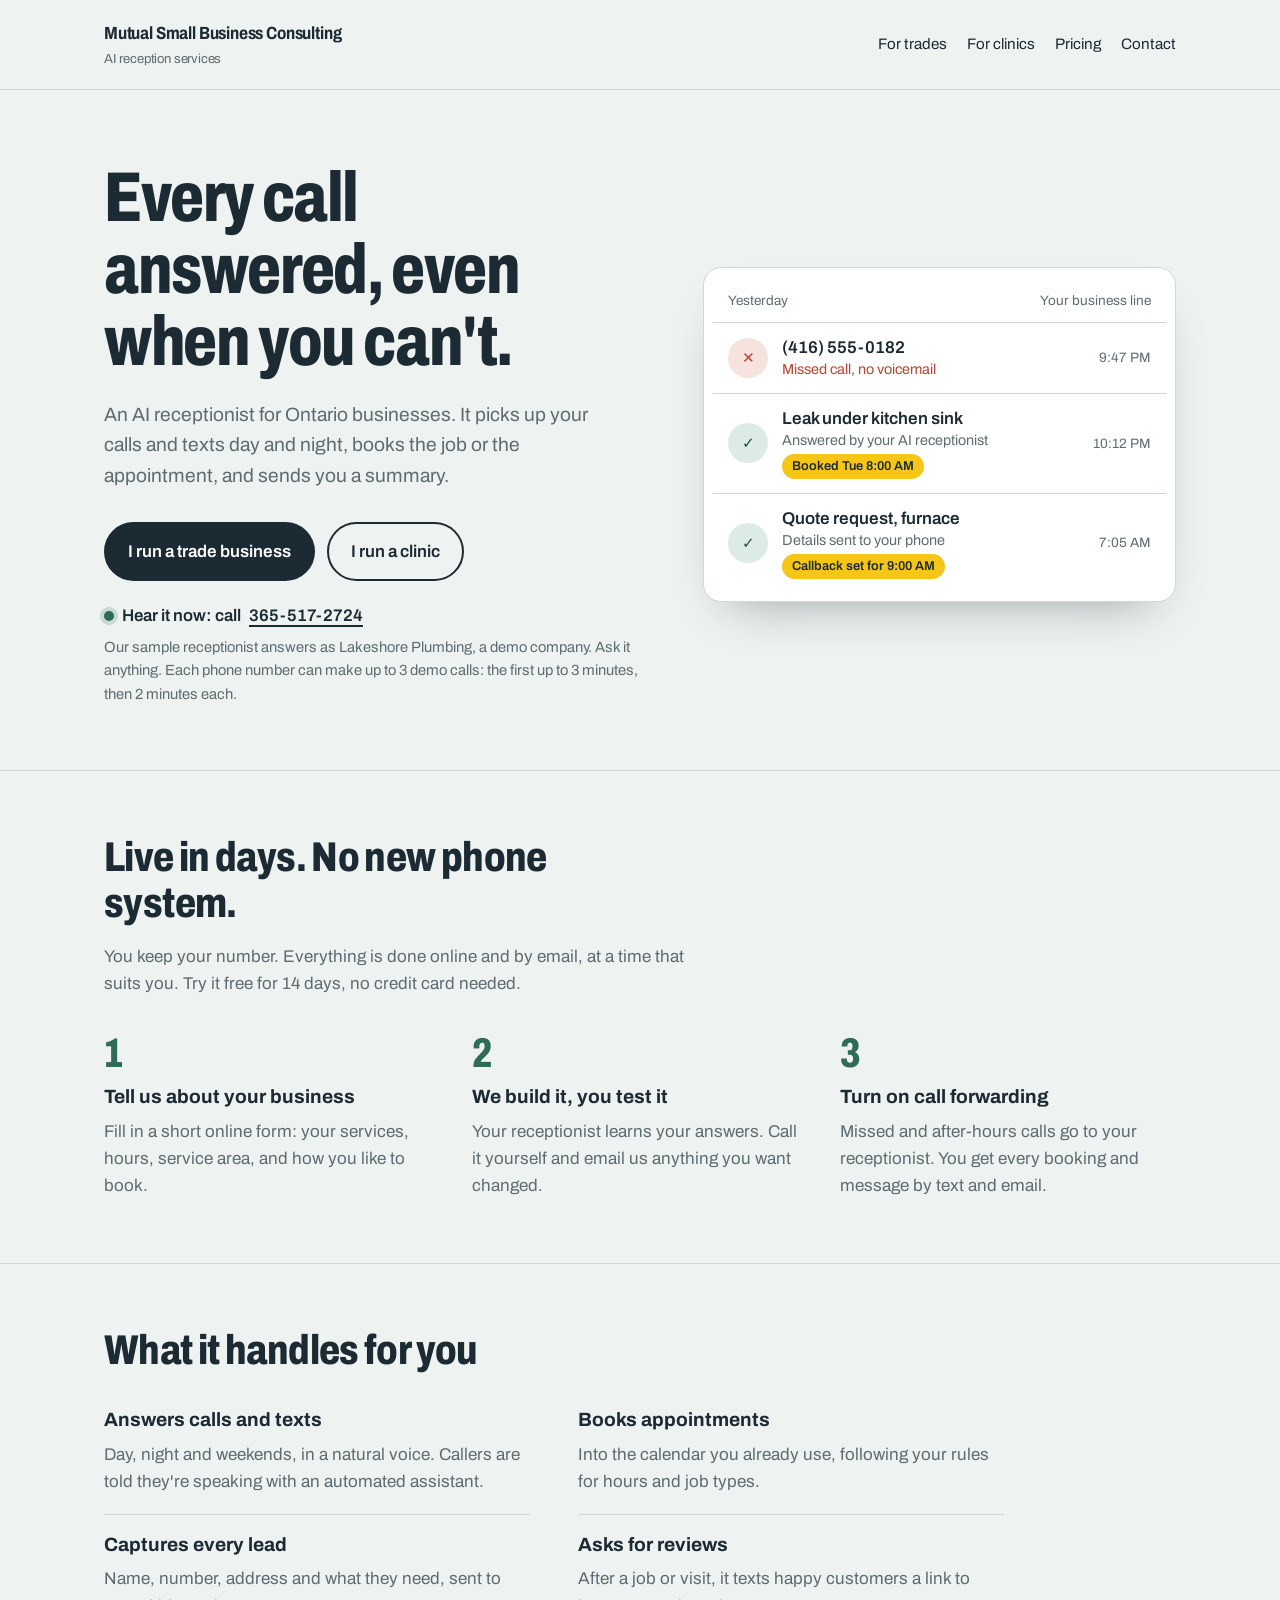
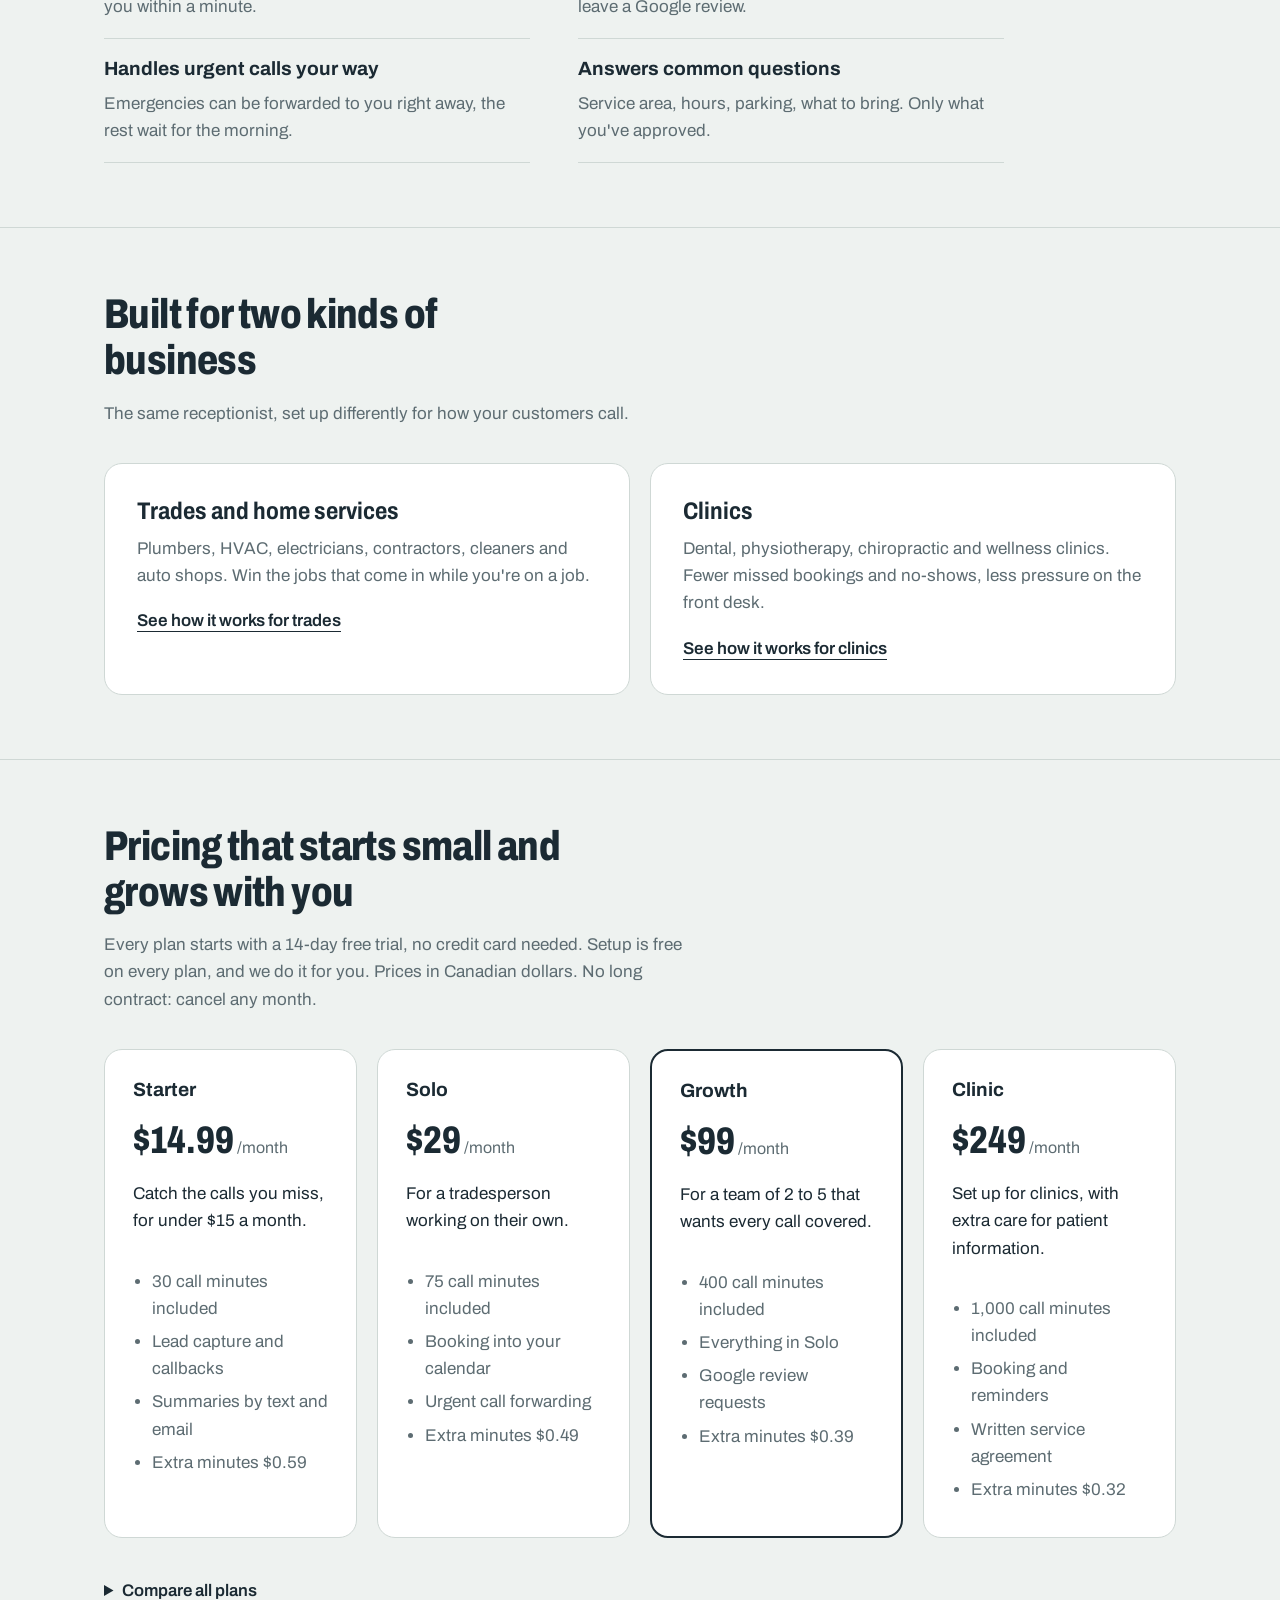
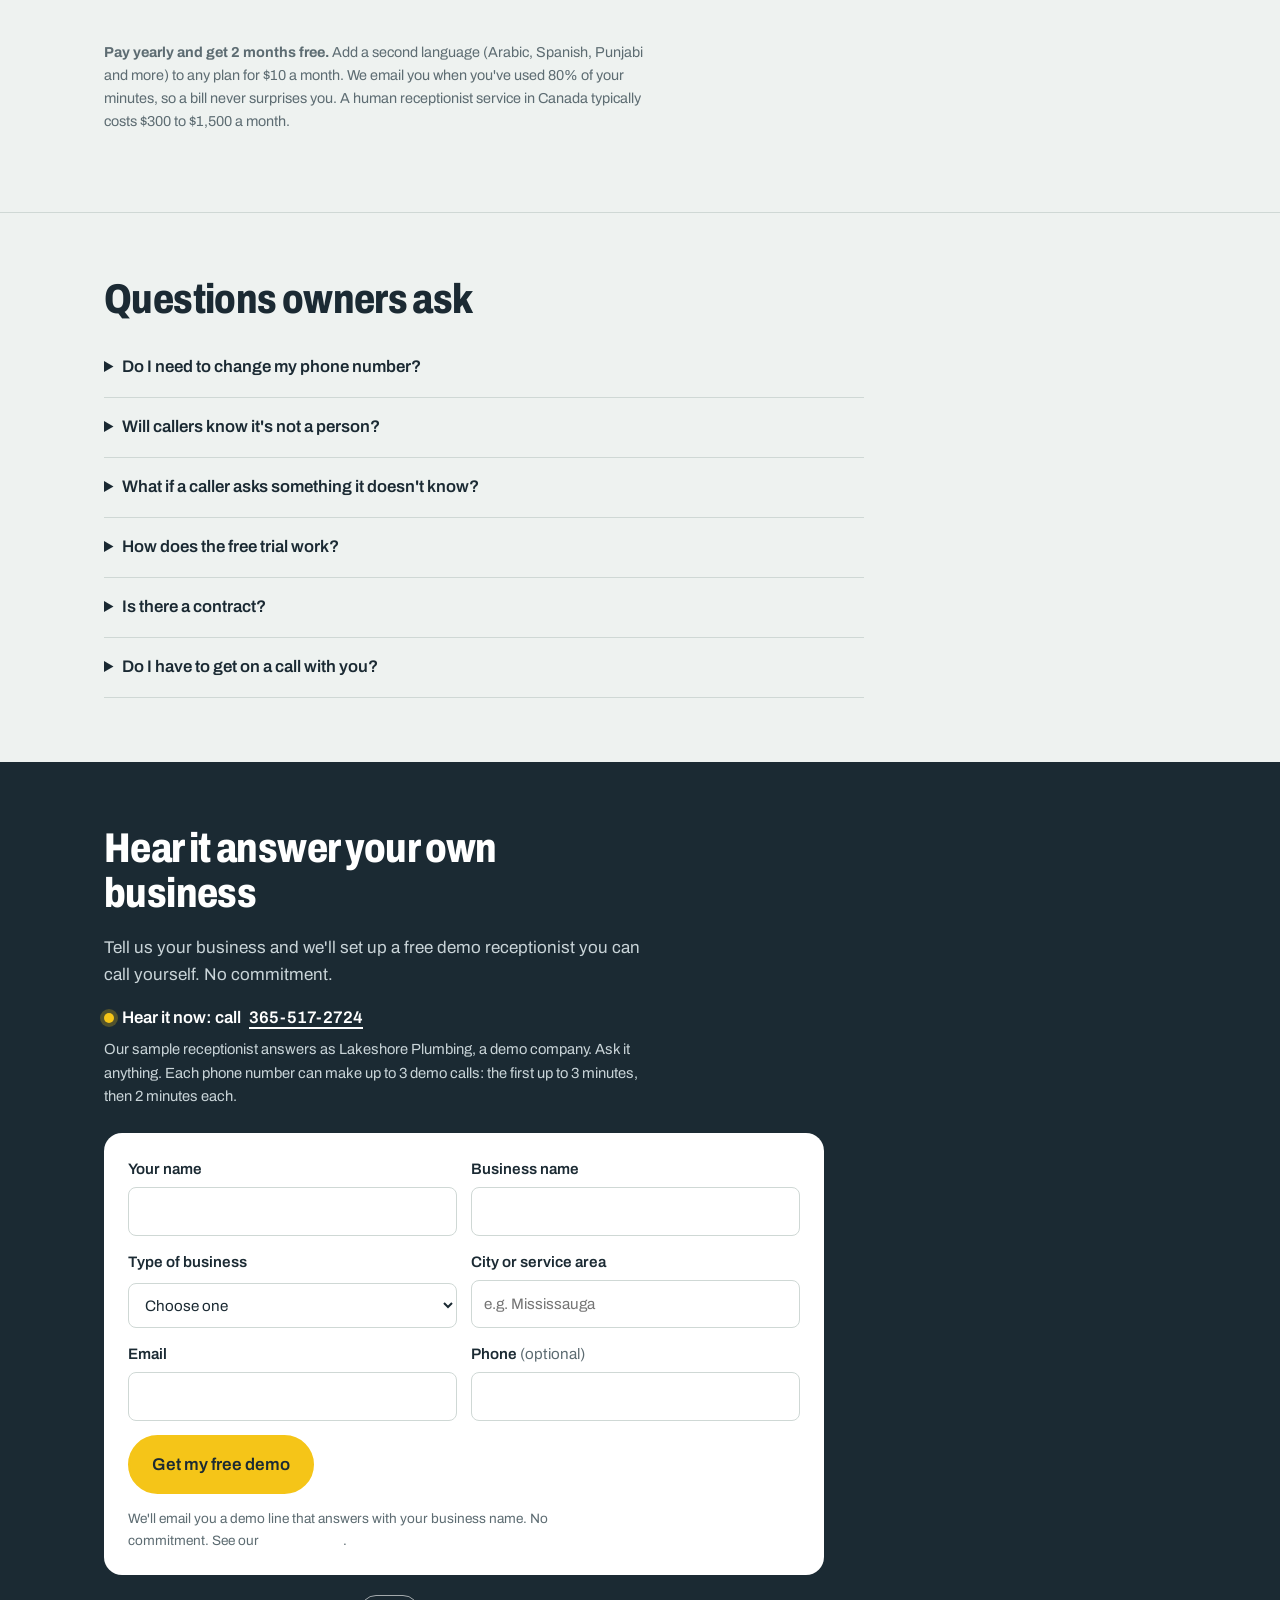
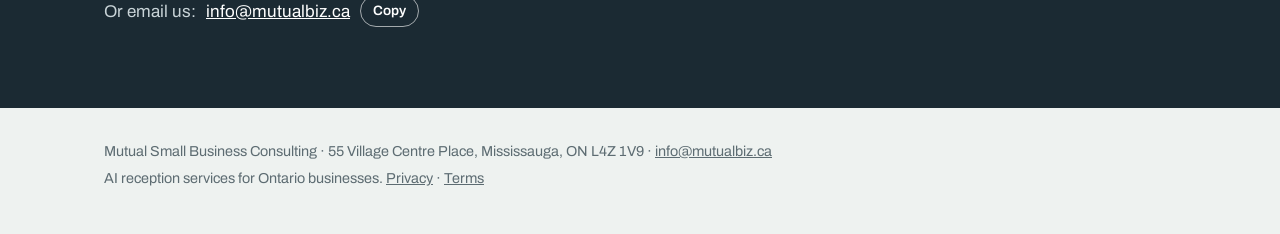
==== commit 7986fb9a: "New pricing: seven plans from $14.99, free setup on every plan, usage alerts Co-Authored-By: Claude " ====
--- a/index.html
+++ b/index.html
@@ -105,29 +105,52 @@
 
     <section id="pricing" aria-labelledby="pricing-title">
       <div class="wrap">
-        <h2 id="pricing-title">Simple monthly pricing</h2>
-        <p class="intro">Every plan starts with a 14-day free trial, no credit card needed. Prices in Canadian dollars. No long contract: cancel any month.</p>
-        <div class="plans">
+        <h2 id="pricing-title">Pricing that starts small and grows with you</h2>
+        <p class="intro">Every plan starts with a 14-day free trial, no credit card needed. Setup is free on every plan, and we do it for you. Prices in Canadian dollars. No long contract: cancel any month.</p>
+        <div class="plans plans-4">
           <div class="plan">
             <h3>Starter</h3>
-            <div class="price">$99<small> /month</small></div>
-            <p>For a small team that misses calls after hours.</p>
-            <ul><li>Up to 200 call minutes</li><li>Lead capture and booking</li><li>Summaries by text and email</li></ul>
+            <div class="price">$14.99<small> /month</small></div>
+            <p>Catch the calls you miss, for under $15 a month.</p>
+            <ul><li>30 call minutes included</li><li>Lead capture and callbacks</li><li>Summaries by text and email</li><li>Extra minutes $0.59</li></ul>
+          </div>
+          <div class="plan">
+            <h3>Solo</h3>
+            <div class="price">$29<small> /month</small></div>
+            <p>For a tradesperson working on their own.</p>
+            <ul><li>75 call minutes included</li><li>Booking into your calendar</li><li>Urgent call forwarding</li><li>Extra minutes $0.49</li></ul>
           </div>
           <div class="plan featured">
             <h3>Growth</h3>
-            <div class="price">$249<small> /month</small></div>
-            <p>For busy businesses that want every call covered.</p>
-            <ul><li>Up to 600 call minutes</li><li>Everything in Starter</li><li>Google review requests</li><li>Urgent call forwarding</li></ul>
+            <div class="price">$99<small> /month</small></div>
+            <p>For a team of 2 to 5 that wants every call covered.</p>
+            <ul><li>400 call minutes included</li><li>Everything in Solo</li><li>Google review requests</li><li>Extra minutes $0.39</li></ul>
           </div>
           <div class="plan">
             <h3>Clinic</h3>
-            <div class="price">$299<small> /month</small></div>
+            <div class="price">$249<small> /month</small></div>
             <p>Set up for clinics, with extra care for patient information.</p>
-            <ul><li>Up to 600 call minutes</li><li>Booking and reminders</li><li>Written service agreement</li></ul>
+            <ul><li>1,000 call minutes included</li><li>Booking and reminders</li><li>Written service agreement</li><li>Extra minutes $0.32</li></ul>
           </div>
         </div>
-        <p class="fine"><strong>Free setup for our first 20 Ontario businesses</strong> (regularly $299). Extra minutes: $0.40 each. A human receptionist service in Canada typically costs $300 to $1,500 a month.</p>
+        <details class="all-plans">
+          <summary>Compare all plans</summary>
+          <div class="table-wrap">
+            <table>
+              <thead><tr><th scope="col">Plan</th><th scope="col">Price per month</th><th scope="col">Minutes included</th><th scope="col">Extra minute</th><th scope="col">Best for</th></tr></thead>
+              <tbody>
+                <tr><th scope="row">Starter</th><td>$14.99</td><td>30</td><td>$0.59</td><td>Missed and after-hours calls only</td></tr>
+                <tr><th scope="row">Solo</th><td>$29</td><td>75</td><td>$0.49</td><td>One tradesperson</td></tr>
+                <tr><th scope="row">Trades</th><td>$49</td><td>150</td><td>$0.45</td><td>An owner with a helper</td></tr>
+                <tr><th scope="row">Growth</th><td>$99</td><td>400</td><td>$0.39</td><td>A team of 2 to 5</td></tr>
+                <tr><th scope="row">Pro</th><td>$179</td><td>800</td><td>$0.35</td><td>Busy teams, includes a second language</td></tr>
+                <tr><th scope="row">Clinic</th><td>$249</td><td>1,000</td><td>$0.32</td><td>Dental, physio and wellness clinics</td></tr>
+                <tr><th scope="row">Business</th><td>$399</td><td>1,600</td><td>$0.29</td><td>Several locations or high call volume</td></tr>
+              </tbody>
+            </table>
+          </div>
+        </details>
+        <p class="fine"><strong>Pay yearly and get 2 months free.</strong> Add a second language (Arabic, Spanish, Punjabi and more) to any plan for $10 a month. We email you when you've used 80% of your minutes, so a bill never surprises you. A human receptionist service in Canada typically costs $300 to $1,500 a month.</p>
       </div>
     </section>
 
--- a/styles.css
+++ b/styles.css
@@ -255,7 +255,14 @@
   display: flex;
   flex-direction: column;
 }
+.plans-4 { grid-template-columns: repeat(4, 1fr); }
 .plan.featured { border: 2px solid var(--ink); }
+.all-plans { margin-top: 24px; border-bottom: 0; }
+.all-plans summary { font-weight: 600; }
+.table-wrap { overflow-x: auto; margin-top: 12px; }
+.all-plans table { width: 100%; border-collapse: collapse; font-size: 0.95rem; min-width: 560px; }
+.all-plans th, .all-plans td { text-align: left; padding: 10px 12px; border-bottom: 1px solid var(--line); }
+.all-plans thead th { font-weight: 600; color: var(--muted); }
 .plan .price {
   font-size: 2.4rem;
   font-weight: 800;
@@ -310,6 +317,10 @@
 .site-footer { padding: 28px 0 40px; font-size: 0.9rem; color: var(--muted); }
 .site-footer p { margin: 4px 0; }
 
+@media (max-width: 1100px) {
+  .plans-4 { grid-template-columns: repeat(2, 1fr); }
+}
+
 @media (max-width: 860px) {
   .hero { padding: 48px 0; }
   .hero .wrap, .doors, .plans { grid-template-columns: 1fr; }
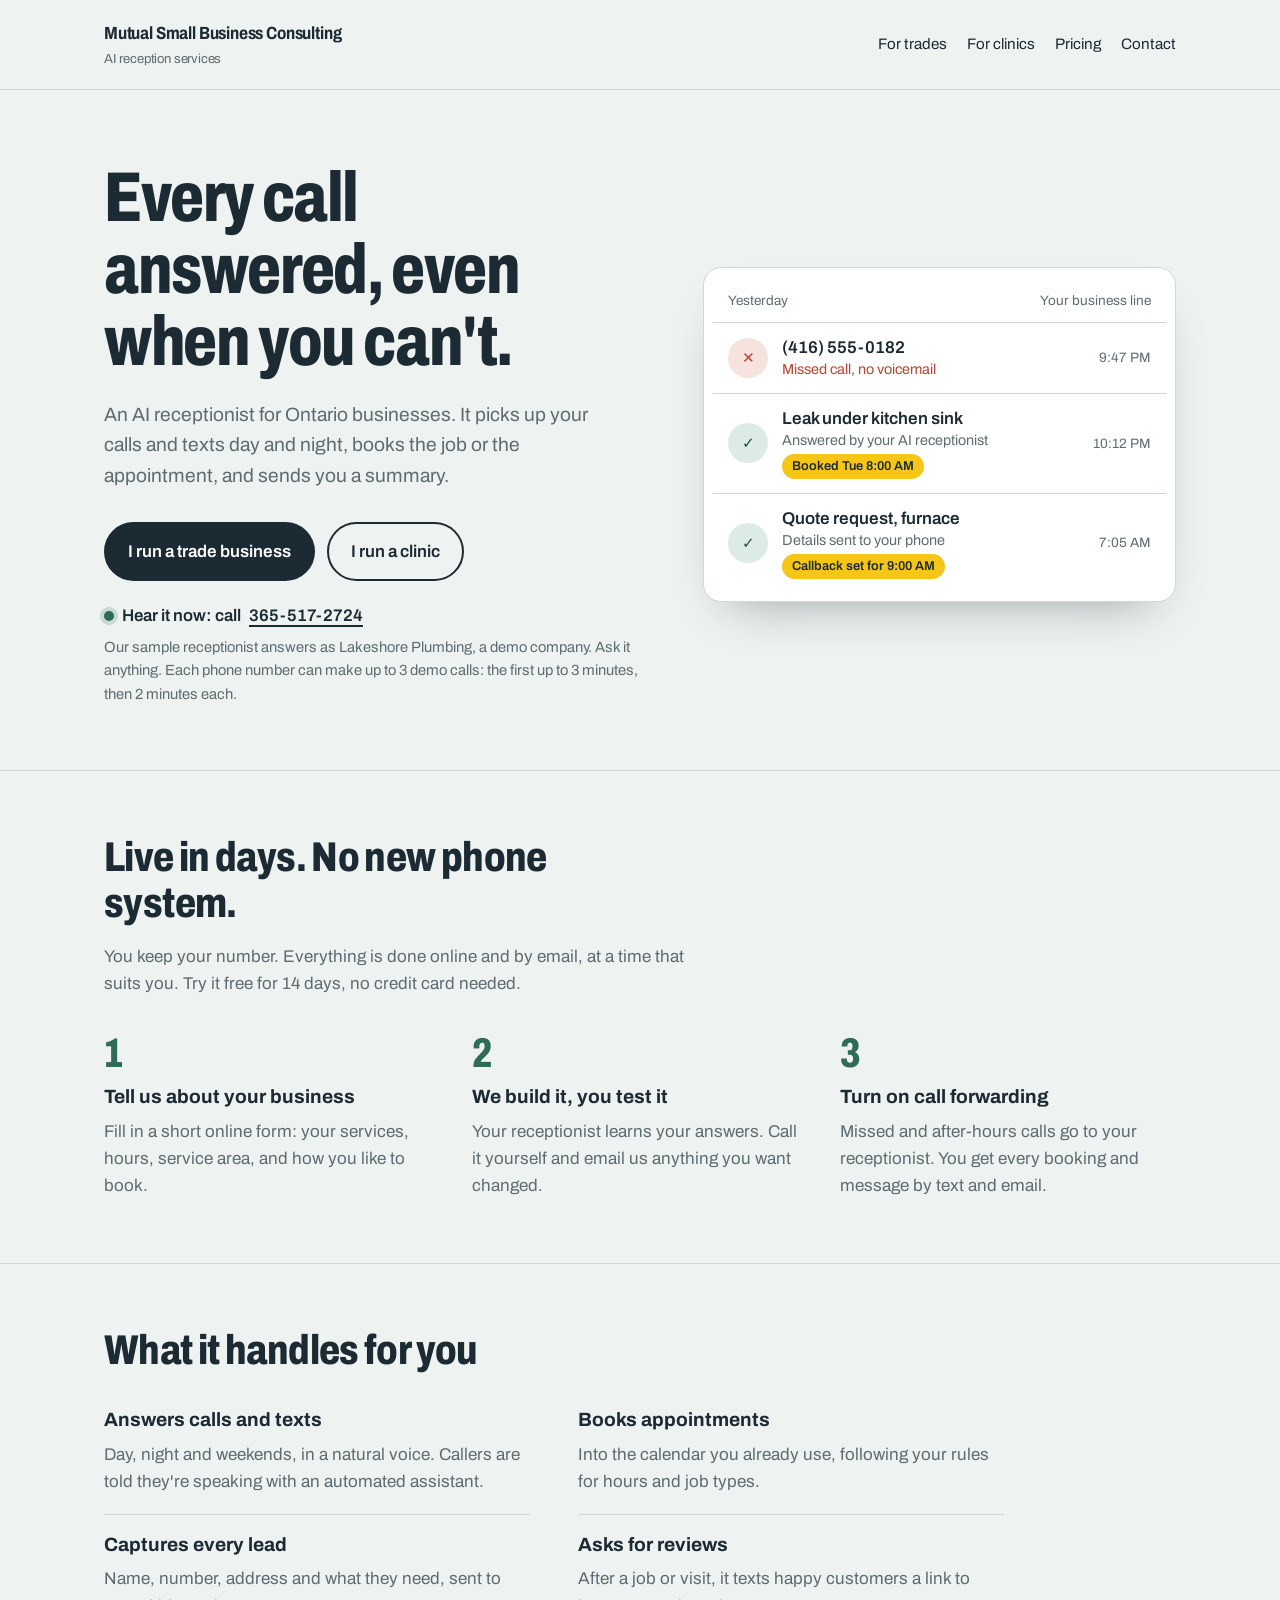
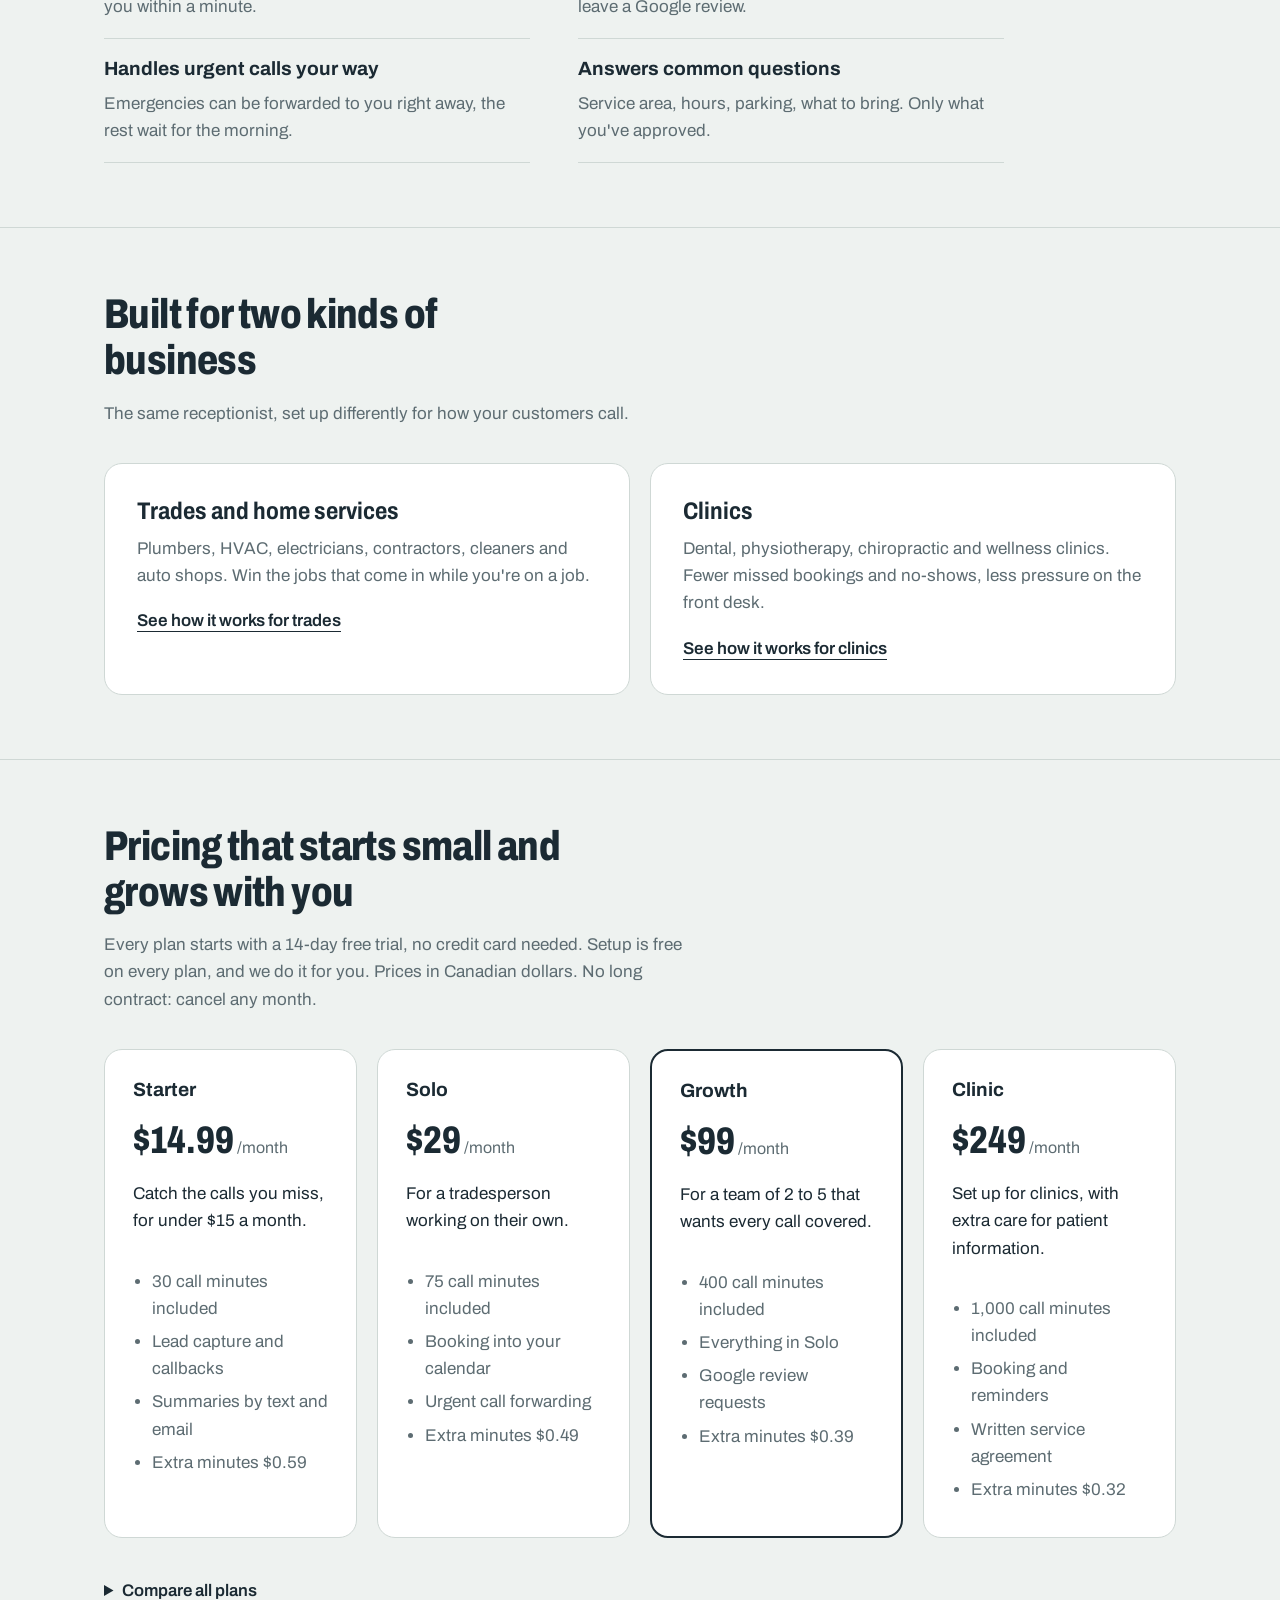
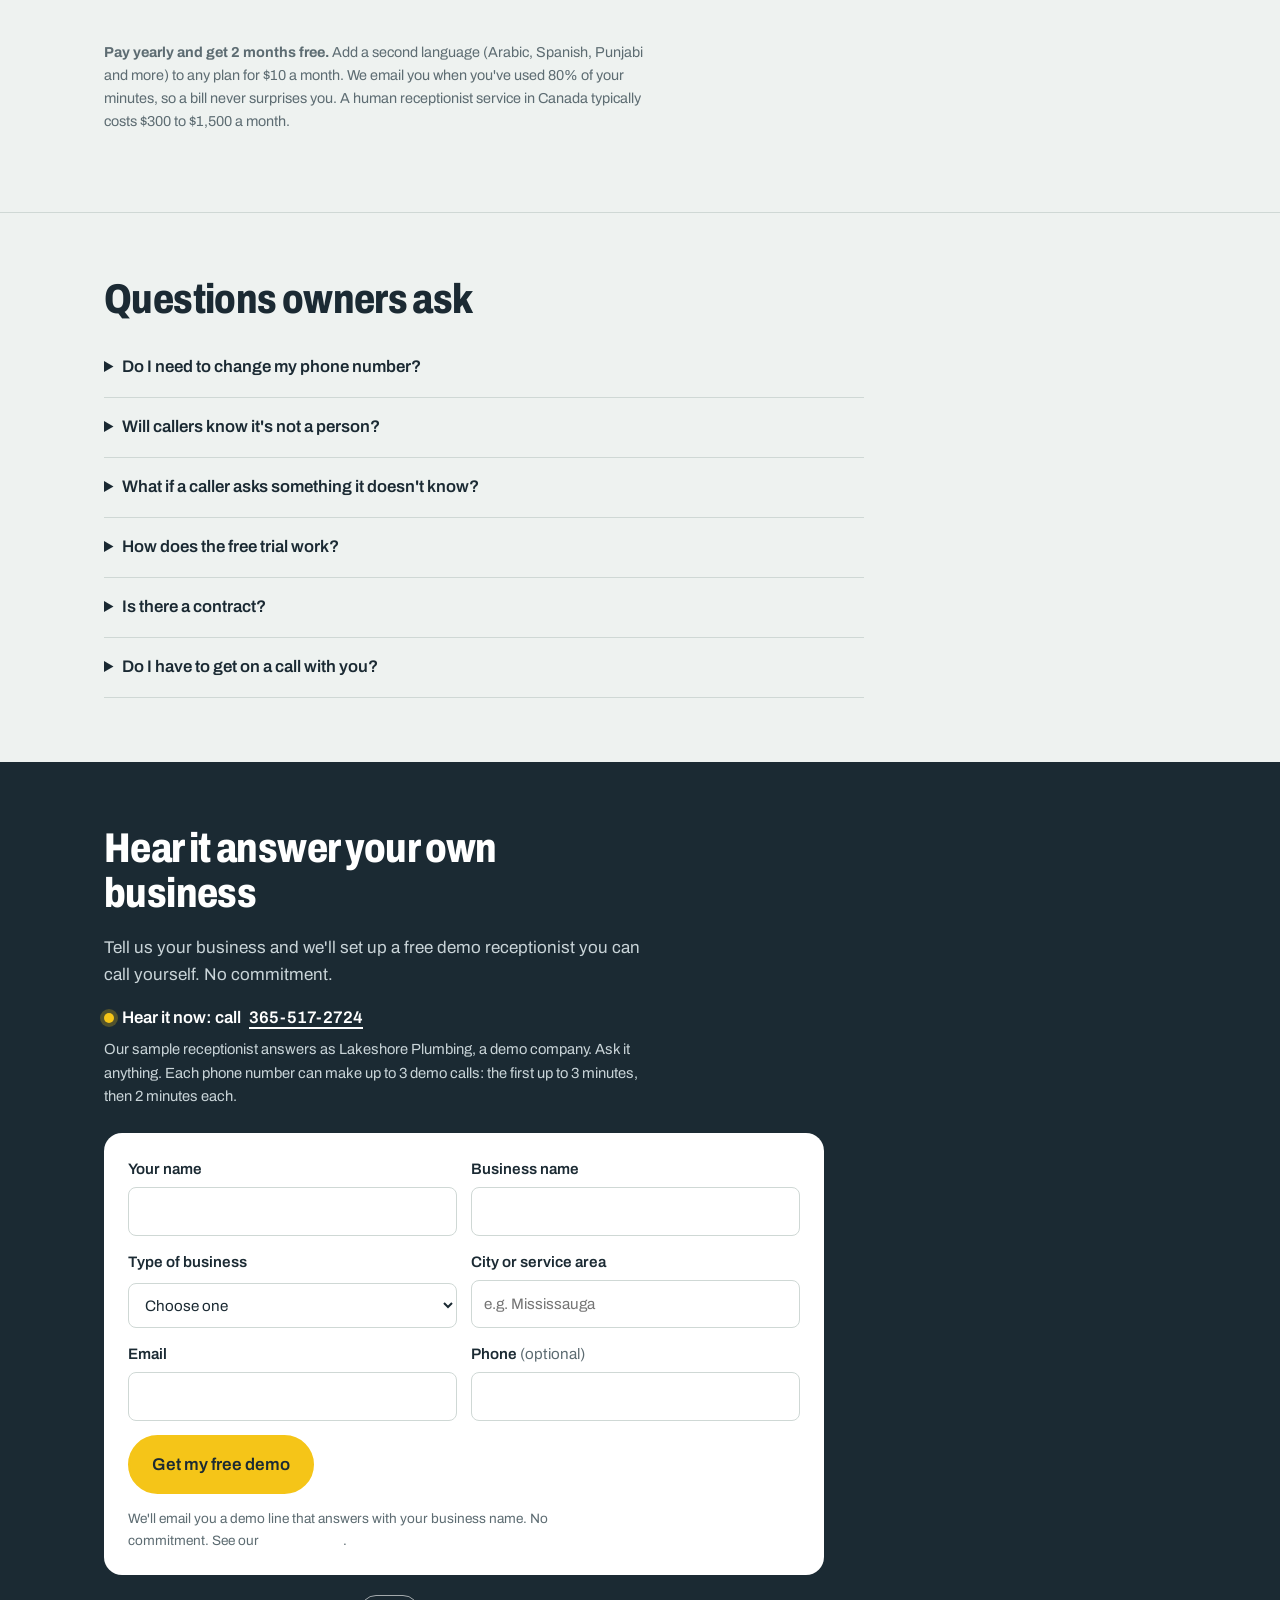
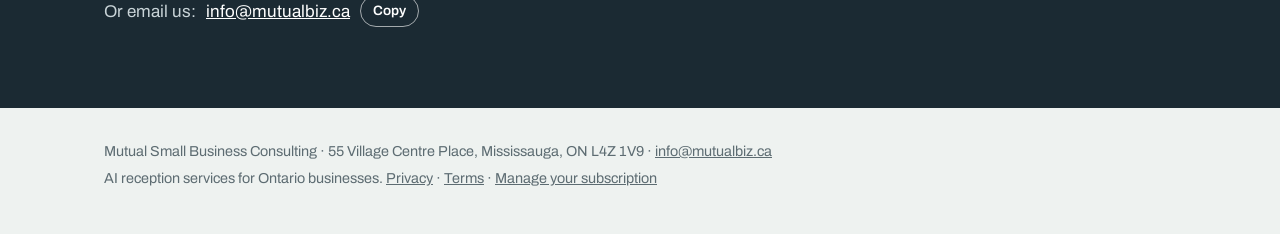
==== commit a6b16862: "Add customer billing portal link to footer and cancellation terms Co-Authored-By: Claude Opus 5.5 <n" ====
--- a/index.html
+++ b/index.html
@@ -178,7 +178,7 @@
   <footer class="site-footer">
     <div class="wrap">
       <p>Mutual Small Business Consulting · 55 Village Centre Place, Mississauga, ON L4Z 1V9 · <a href="mailto:info@mutualbiz.ca">info@mutualbiz.ca</a></p>
-      <p>AI reception services for Ontario businesses. <a href="privacy.html">Privacy</a> · <a href="terms.html">Terms</a></p>
+      <p>AI reception services for Ontario businesses. <a href="privacy.html">Privacy</a> · <a href="terms.html">Terms</a> · <a href="https://billing.stripe.com/p/login/7sY3cu4XI2ITfHadEU1kA00">Manage your subscription</a></p>
     </div>
   </footer>
 </body>
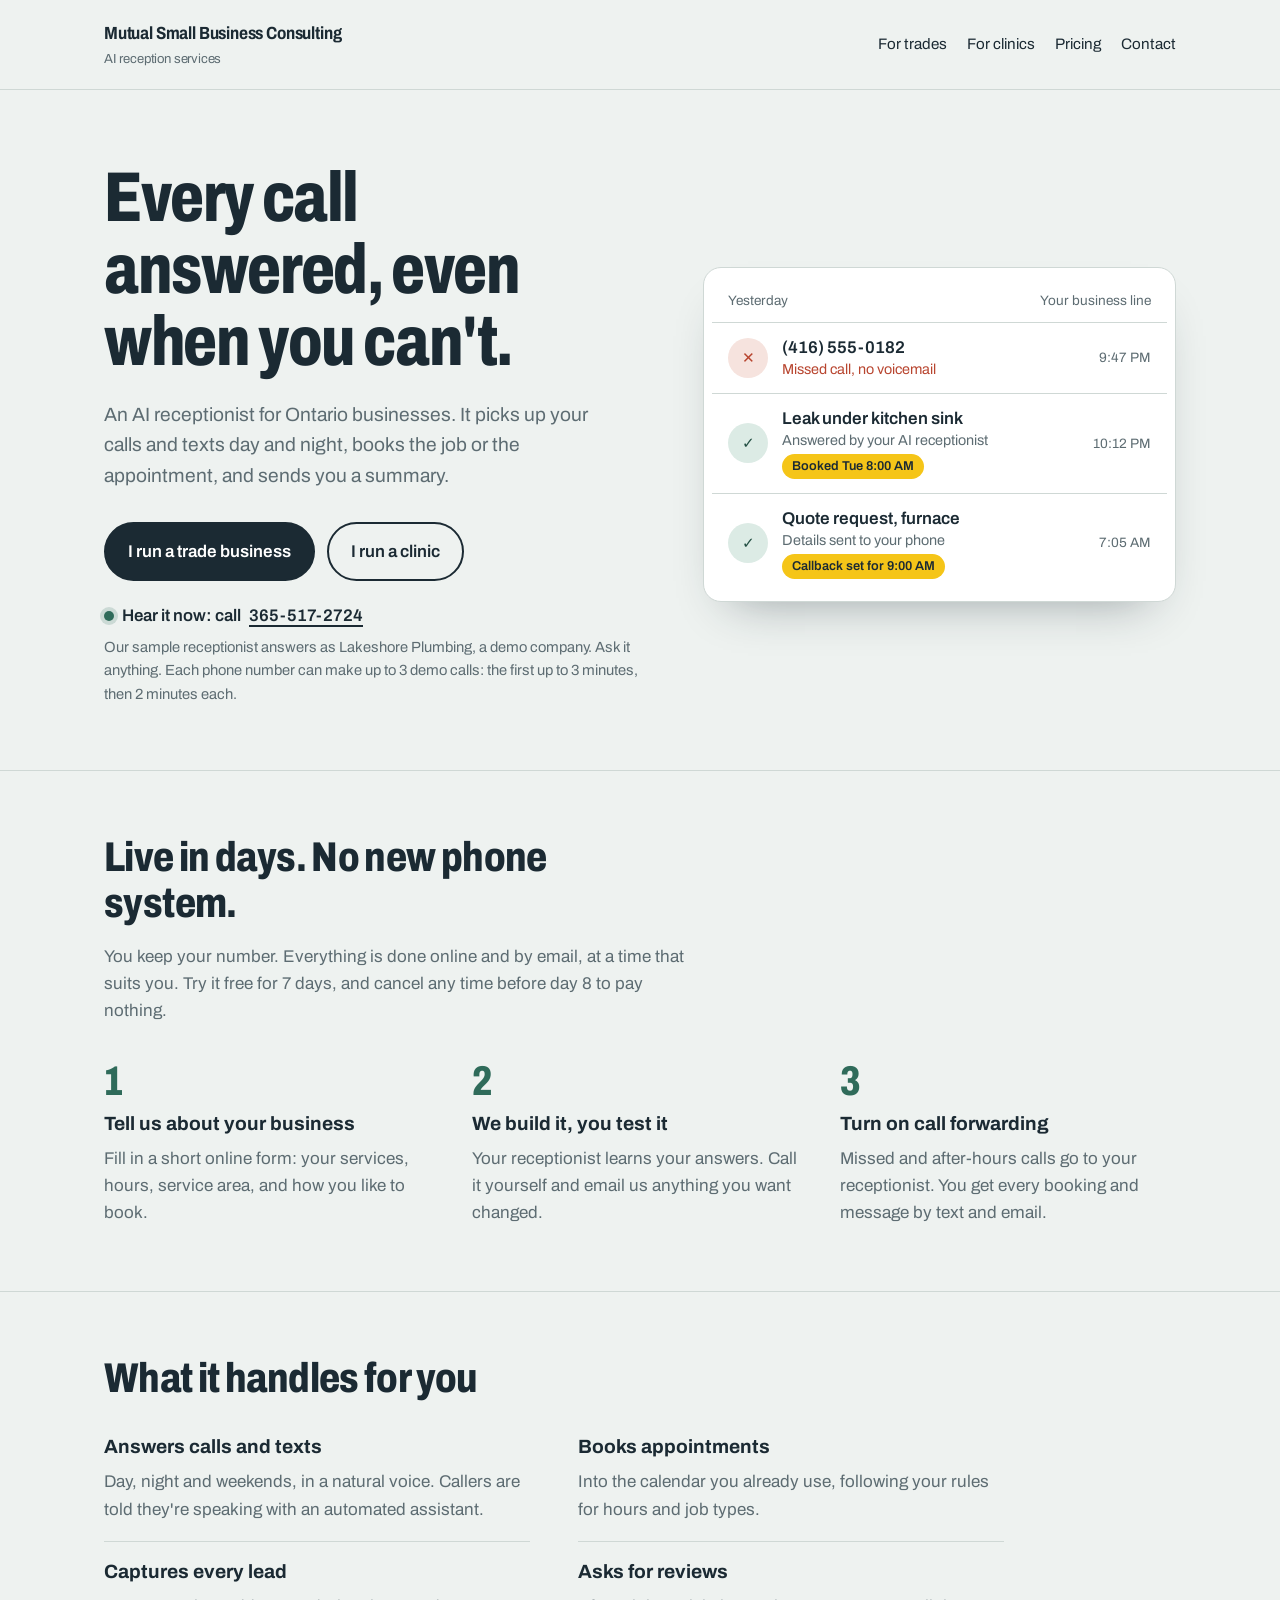
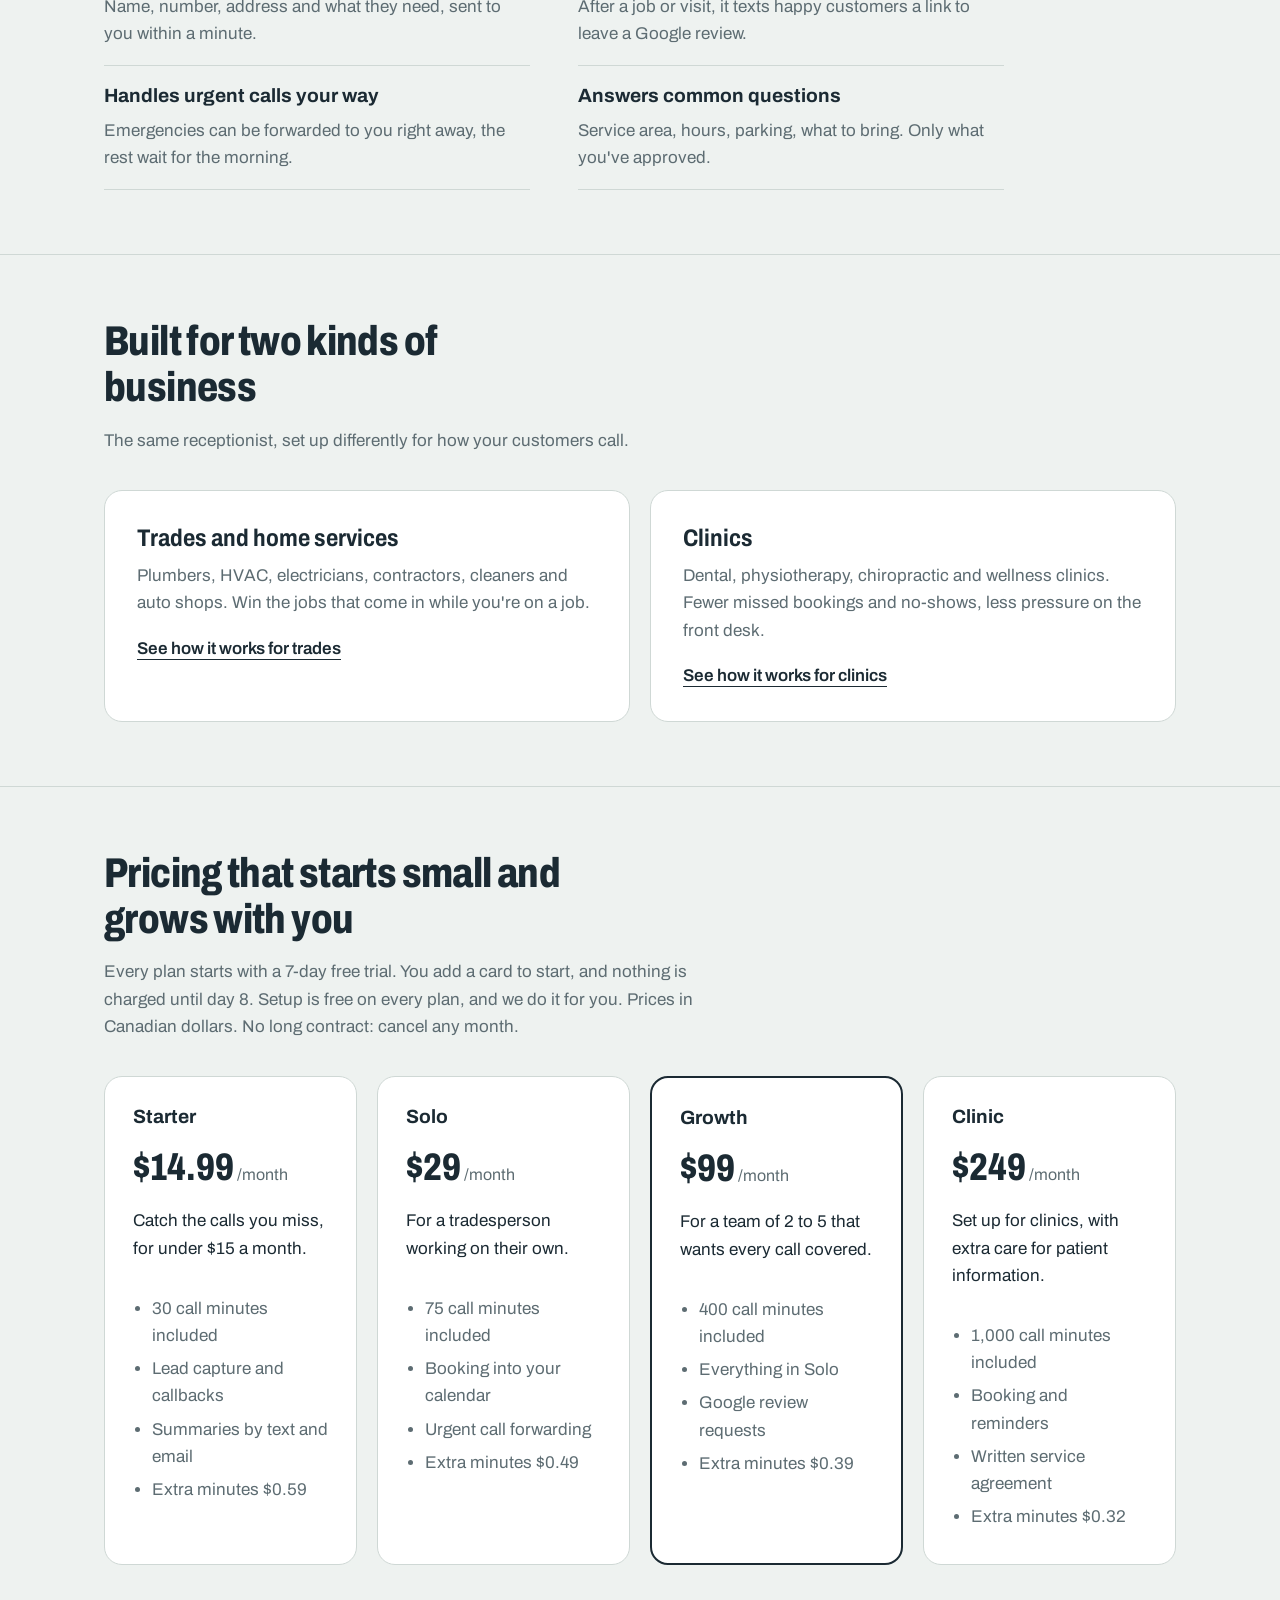
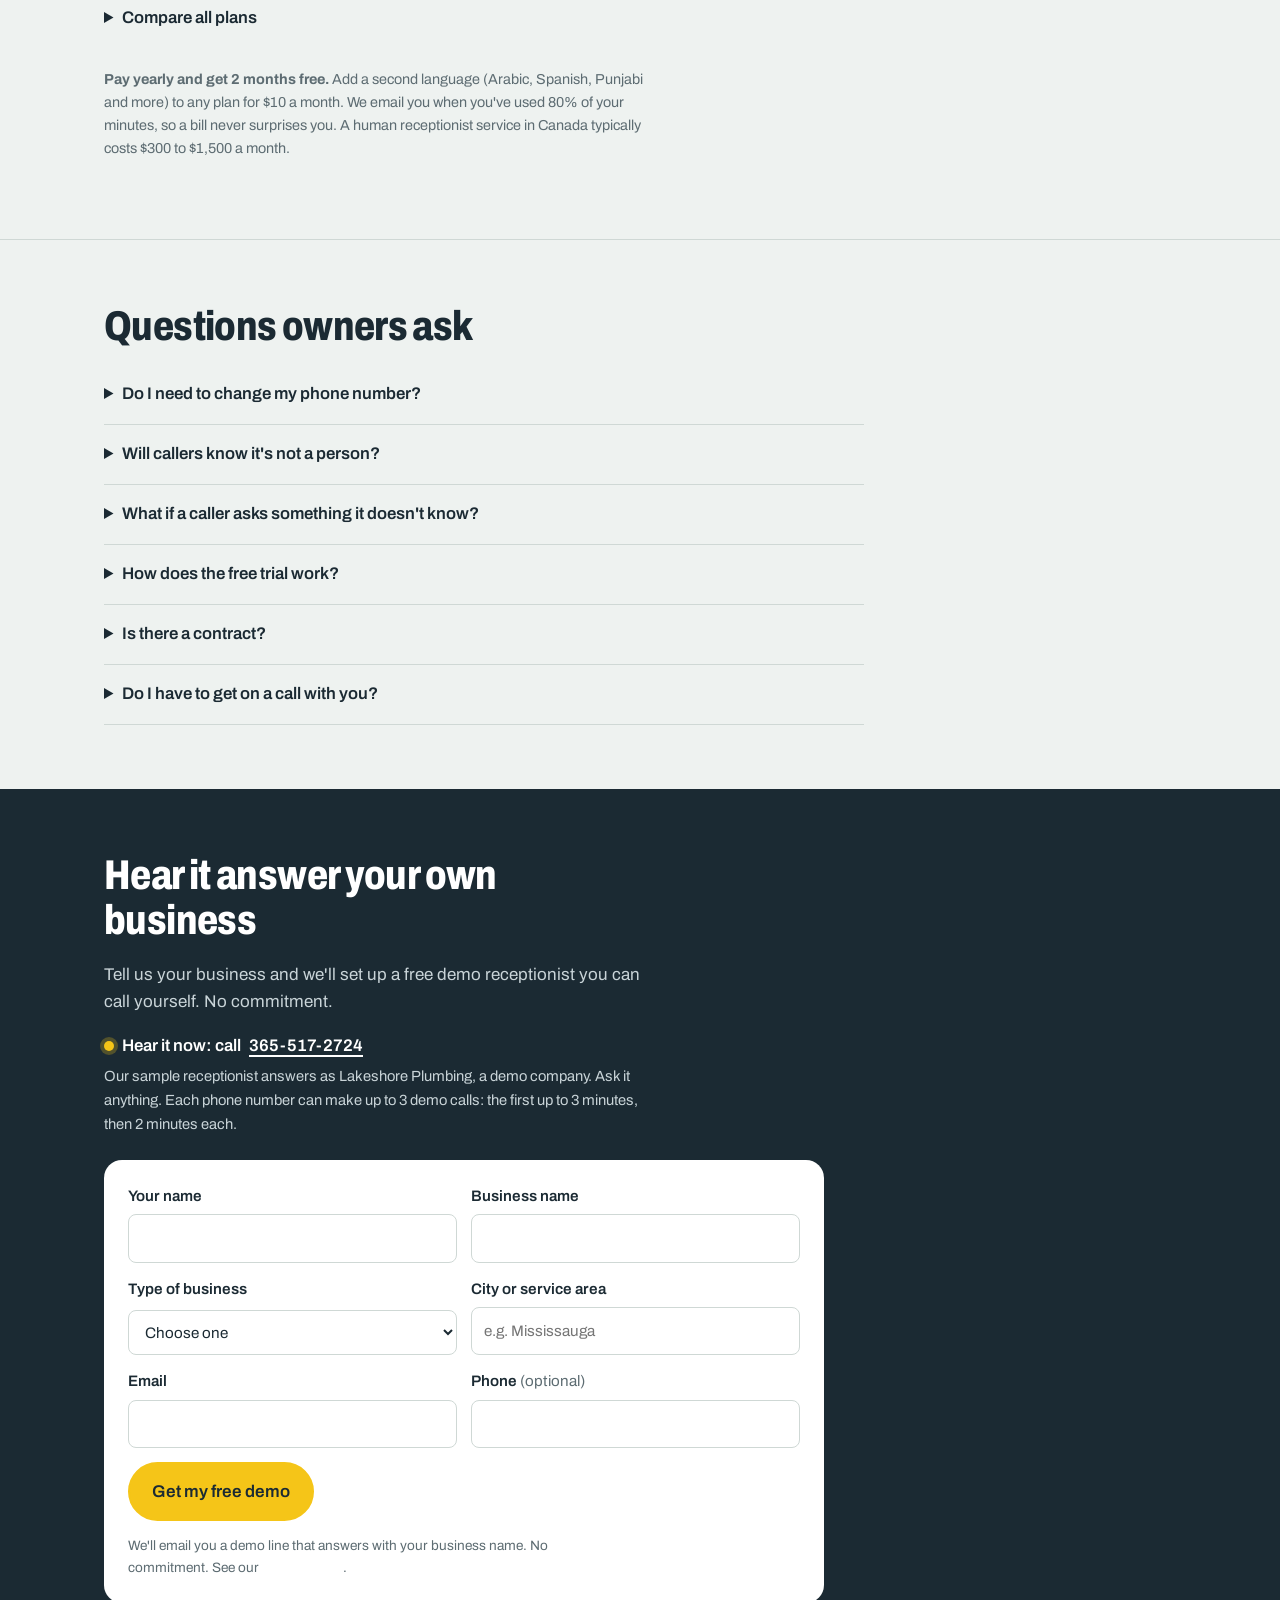
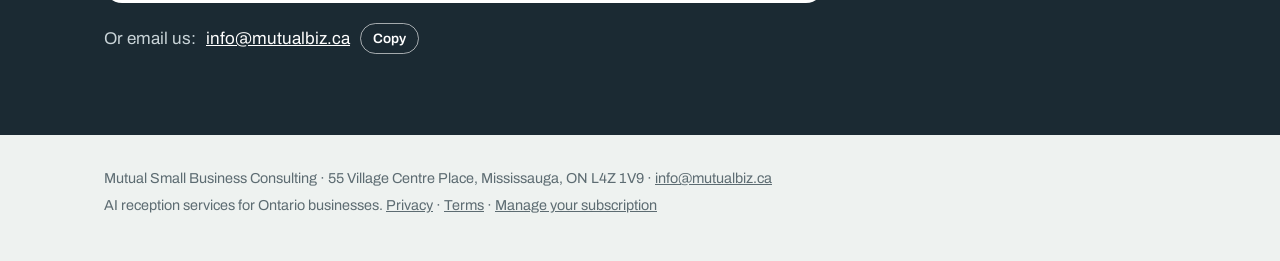
==== commit 5aa6414a: "Switch to a 7-day free trial with a card on file across the site and terms Co-Authored-By: Claude Op" ====
--- a/index.html
+++ b/index.html
@@ -61,7 +61,7 @@
     <section aria-labelledby="how-title">
       <div class="wrap">
         <h2 id="how-title">Live in days. No new phone system.</h2>
-        <p class="intro">You keep your number. Everything is done online and by email, at a time that suits you. Try it free for 14 days, no credit card needed.</p>
+        <p class="intro">You keep your number. Everything is done online and by email, at a time that suits you. Try it free for 7 days, and cancel any time before day 8 to pay nothing.</p>
         <ol class="steps">
           <li><h3>Tell us about your business</h3><p>Fill in a short online form: your services, hours, service area, and how you like to book.</p></li>
           <li><h3>We build it, you test it</h3><p>Your receptionist learns your answers. Call it yourself and email us anything you want changed.</p></li>
@@ -106,7 +106,7 @@
     <section id="pricing" aria-labelledby="pricing-title">
       <div class="wrap">
         <h2 id="pricing-title">Pricing that starts small and grows with you</h2>
-        <p class="intro">Every plan starts with a 14-day free trial, no credit card needed. Setup is free on every plan, and we do it for you. Prices in Canadian dollars. No long contract: cancel any month.</p>
+        <p class="intro">Every plan starts with a 7-day free trial. You add a card to start, and nothing is charged until day 8. Setup is free on every plan, and we do it for you. Prices in Canadian dollars. No long contract: cancel any month.</p>
         <div class="plans plans-4">
           <div class="plan">
             <h3>Starter</h3>
@@ -160,7 +160,7 @@
         <details><summary>Do I need to change my phone number?</summary><p>No. You keep your number and forward missed or after-hours calls to your receptionist. You can switch it off any time.</p></details>
         <details><summary>Will callers know it's not a person?</summary><p>Yes. It tells callers it's an automated assistant. Most people just want their problem booked quickly, and it does that.</p></details>
         <details><summary>What if a caller asks something it doesn't know?</summary><p>It takes their details and tells them you'll call back. It only shares answers you've approved.</p></details>
-        <details><summary>How does the free trial work?</summary><p>Your receptionist runs on your real calls for 14 days at no cost, and no credit card is needed to start. At the end we email you a summary of the calls it answered, and you decide whether to continue.</p></details>
+        <details><summary>How does the free trial work?</summary><p>Your receptionist runs on your real calls for 7 days at no cost. You add a payment card when you sign up, but nothing is charged until day 8. Two days before the trial ends, we email you a summary of the calls it answered. Cancel any time before day 8 from your subscription page and you pay nothing.</p></details>
         <details><summary>Is there a contract?</summary><p>Month to month. Cancel any month with no penalty.</p></details>
         <details><summary>Do I have to get on a call with you?</summary><p>No. Setup, changes and support are all handled online and by email, so you can deal with it when it suits you.</p></details>
       </div>
--- a/styles.css
+++ b/styles.css
@@ -342,3 +342,18 @@
 .legal p, .legal li { line-height: 1.6; }
 .legal ul { padding-left: 1.2em; }
 .site-footer a { color: inherit; }
+
+/* Trial setup form */
+.setup { padding: 48px 0 72px; }
+.setup .lede { max-width: 46em; margin-bottom: 24px; }
+.setup-form { max-width: 820px; gap: 20px; border: 1px solid var(--line); }
+.setup-form fieldset { border: 0; border-top: 1px solid var(--line); margin: 0; padding: 18px 0 0; display: grid; gap: 14px; }
+.setup-form fieldset:first-of-type { border-top: 0; padding-top: 0; }
+.setup-form legend { font-weight: 700; font-size: 1.15rem; padding: 0 0 4px; }
+.setup-form textarea { font: inherit; font-weight: 400; color: var(--ink); background: #fff; border: 1px solid var(--line); border-radius: var(--radius-sm); padding: 11px 12px; width: 100%; resize: vertical; }
+.setup-form textarea:focus { outline: 3px solid var(--signal); outline-offset: 1px; }
+.setup-form .note { margin: 0; font-size: 0.9rem; color: var(--muted); }
+.setup-form .check { display: flex; gap: 10px; align-items: flex-start; font-weight: 400; }
+.setup-form .check input { width: 20px; height: 20px; margin-top: 2px; flex: none; }
+.setup-form .fine { color: var(--muted); font-size: 0.85rem; margin: 0; }
+.plan-links { list-style: none; padding: 0; margin: 12px 0 24px; display: flex; flex-wrap: wrap; gap: 10px; }
